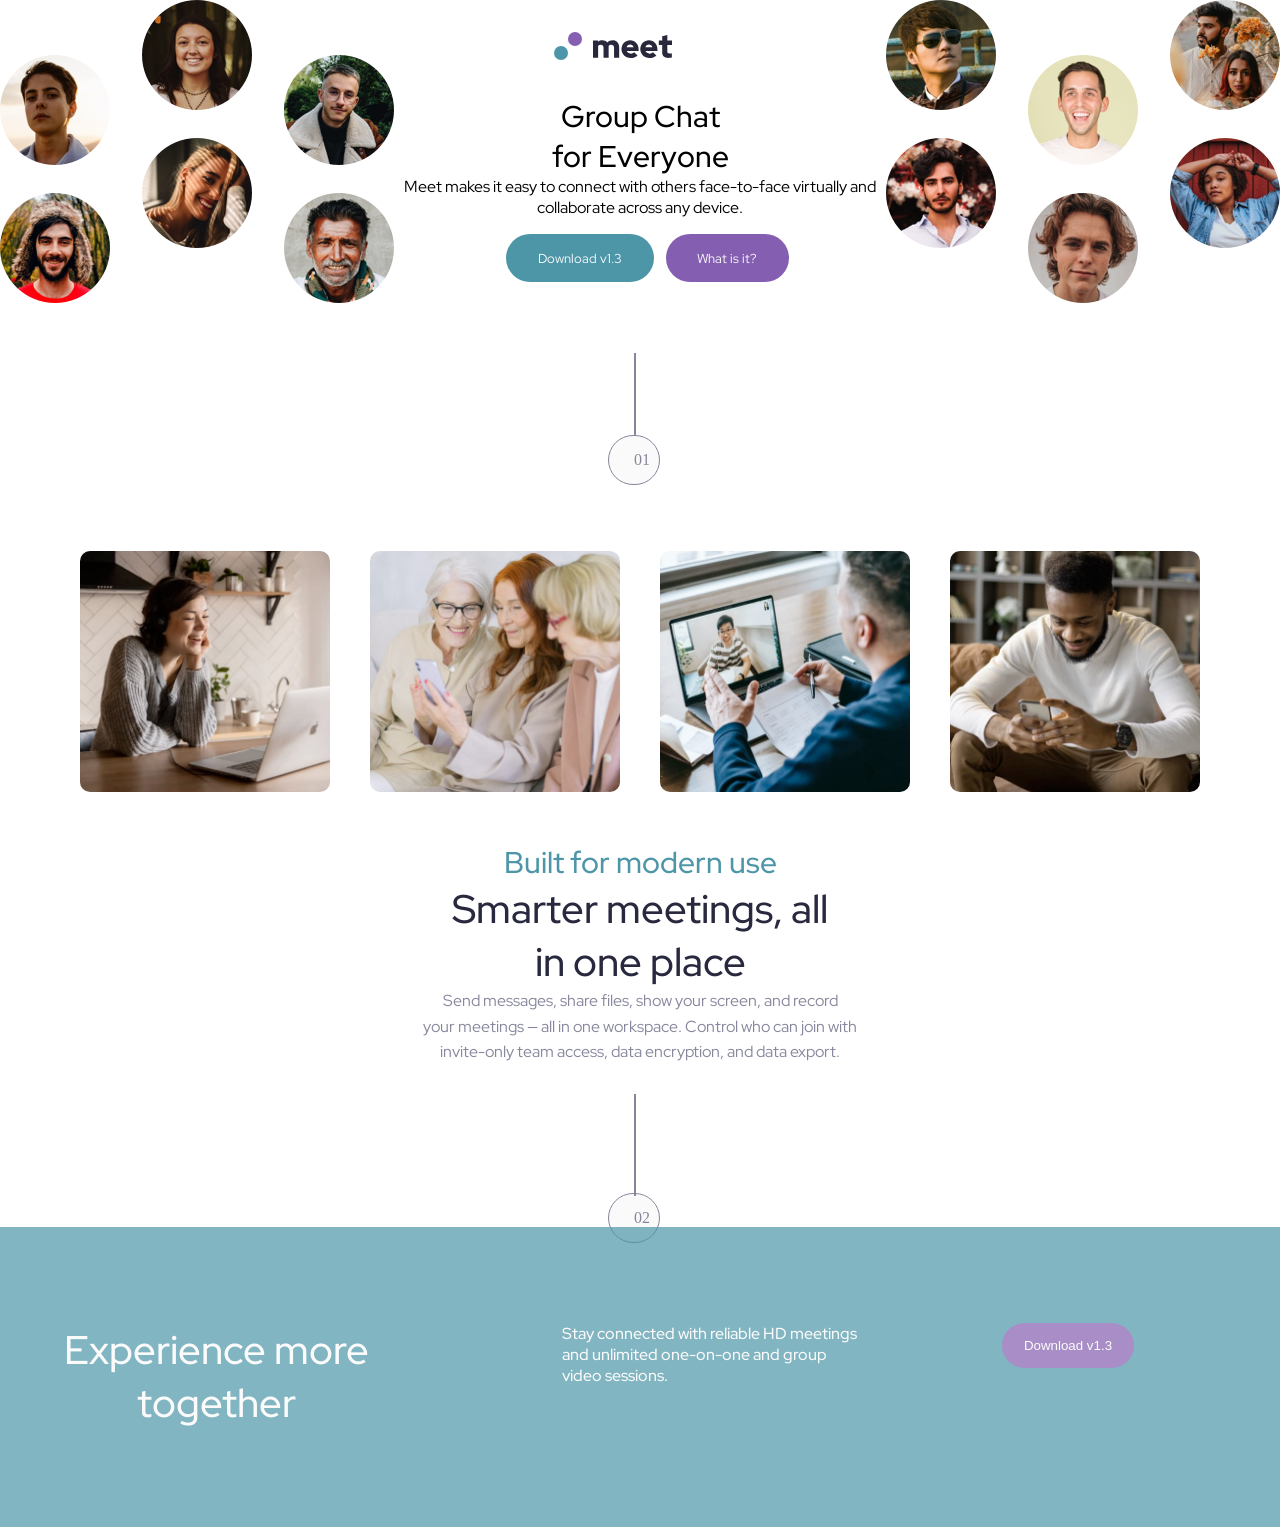
==== meet-landing-page/starter-code/index.html @ 3796602d "Add files via upload" ====
<!DOCTYPE html>
<html lang="en">
<head>
  <meta charset="UTF-8">
  <meta name="viewport" content="width=device-width, initial-scale=1.0">
  <link rel="icon" type="image/png" sizes="32x32" href="./assets/favicon-32x32.png">
  <link rel="stylesheet" href="./main.css">
  <title>Frontend Mentor | Meet landing page</title>
</head>
<body>
  <header>
   <div class="container">
      <div class="row">
        <div>
          <img class="hero-left" src="./assets/desktop/image-hero-left.png" alt="">
        </div>
        <div>
           <img class="logo" src="../starter-code/assets/logo.svg" alt="">
          <h1>
            Group Chat <br> for Everyone
          </h1>
          <p>
          Meet makes it easy to connect with others face-to-face virtually and collaborate across any device.
          </p>
          <button class="btn btn-default-1">
            Download v1.3
          </button>
          <button class="btn btn-default-2">
            What is it?
          </button>
         
        </div>
        <div>
          <img class="hero-right" src="./assets/desktop/image-hero-right.png" alt="">
        </div>

      </div>
      
    </div>
 <div class="circle circle-1">
     <p>01</p>
  </div>
  </header>
  
  
  <div class="container-grid">
    
      <div class="row-grid">
         
        <div>
          <img class="grid-img" src="./assets/desktop/image-woman-in-videocall.jpg" alt="women-in-voicecall">
        </div>
        <div>
          <img class="grid-img" src="./assets/desktop/image-women-videochatting.jpg" alt="women-videochatting">
        </div>
        <div>
          <img class="grid-img" src="./assets/desktop/image-men-in-meeting.jpg" alt="men-in-meeting">
        </div>
        <div>
          <img class="grid-img" src="./assets/desktop/image-man-texting.jpg" alt="man-texting">
        </div>
      </div>

      <div class="modern-container">
        <h3>
          Built for modern use
        </h3>
        <h2>
          Smarter meetings, all <br> in one place
        </h2>
        <p>
          Send messages, share files, show your screen, and record <br> your meetings — all in one 
          workspace. Control who can join with <br> invite-only team access, data encryption, and data export.
        </p>
      </div>
    </div>

<div class="circle circle-2">
      <p>02</p>
</div>
   <footer>
     
     <div class="footer-container">
      <div class="footer-row">
         
       <div>
         <h2>
          Experience more <br> together
         </h2>
       </div>
       
       <div>
         
        <p>
          Stay connected with reliable HD meetings <br> and unlimited one-on-one and group <br> video sessions.
        </p>
       </div>
       <div>
        <button class="btn btn-default-footer">
          Download v1.3
        </button>
       </div>
      </div>
     </div>
   </footer>
</body>
</html>
---- meet-landing-page/starter-code/main.css ----
@import url('https://fonts.googleapis.com/css2?family=Red+Hat+Display:wght@400;500&display=swap');


* {
    box-sizing: border-box;
    margin: 0;
    padding: 0;
}

:root {
    --hippie-blue: hsl(192, 37%, 48%);
    --deluge: hsl(268, 34%, 53%);
    --ebony-clay: hsl(240, 21%, 20%);
    --manatee: hsl(240, 10%, 57%);
    --malibu: hsl(192, 90%, 77%);
    --mauve: hsl(268, 100%, 86%);
    --alabaster: hsl(0, 0%, 98%);
    --red-hat-font: 'Red Hat Display', sans-serif;
}

/* button styles (all sections)*/

.btn {
    border: none;
    padding: 15px;
    border-radius: 50px;
    cursor: pointer;
}
.btn-default-1 {
    background-color: var(--hippie-blue);
    color: var(--alabaster);
    font-family: var(--red-hat-font);
    margin: 1rem 0 0 7rem;
    width: 30%;
}

.btn-default-1:hover {
    background-color: var(--malibu);
}

.btn-default-2 {
    background-color: var(--deluge);
    color: var(--alabaster);
    font-family: var(--red-hat-font);
    margin: 1rem 0 0 0.5rem;
    width: 25%;
}

.btn-default-2:hover {
    background-color: var(--mauve);
}

/* headings color */
h3 {
    color: var(--hippie-blue);
    font-family: var(--red-hat-font);
    font-weight: 400;
    font-size: 30px;
    text-align: center;
}

h2 {
    color: var(--ebony-clay);
    font-family: var(--red-hat-font);
    font-weight: 500;
    font-size: 40px;
    text-align: center;
}

.logo {
    margin: 2rem 0 2rem 10rem;
}

.container {
    display: flex;
    flex-direction: row;
    justify-content: space-around;
}

.container h1 {
    text-align: center;
    font-family: var(--red-hat-font);
    font-weight: 500;
    font-size: 30px;
}

.container p {
    text-align: center;
    font-family: var(--red-hat-font);
}

.row {
    display: flex;
    flex-direction: row;
    justify-content: space-between;
}

.container-grid {
    padding-top: 4rem;
}

.grid-img {
    margin: auto;
    width: 250px;
    height: 100%;
    border-radius: 10px;
}

/* number circles */
.circle {
    border: 1px solid var(--manatee);
    border-radius: 100px;
    color: var(--manatee);
    width: 20px;
    padding: 15px 25px;
    text-align: center;
    background-color: var(--alabaster);
    margin: 0 0 0 38rem;
}

.circle-1 {
    margin: 8rem 0 -3rem 38rem;
}

.circle-1::before {
    content: "";
    position: absolute;
    border: 1px solid var(--manatee);
    height: 80px;
    top: 225px;
    margin-top: 8rem;
}

.circle-2 {
    position: relative;
    margin: 8rem 0 -11rem 38rem;
}

.cirlce-2 p {
    text-align: center;
    margin-left: -3rem;
}

.circle-2::before {
    content: "";
    position: absolute;
    border: 1px solid var(--manatee);
    height: 100px;
    top: -100px;
}

.row-grid {
    display: flex;
    flex-direction: row;
    justify-content: space-evenly;
    margin: 50px 40px;
}

.modern-container {
    display: flex;
    flex-direction: column;
    justify-content: center;
    align-items: center;
}

.modern-container h2 {
    font-family: var(--red-hat-font);
    font-weight: 500;
}

.modern-container h3 {
    font-family: var(--red-hat-font);
    font-weight: 500;
}

.modern-container p {
    color: var(--manatee);
    font-family: var(--red-hat-font);
    text-align: center;
    line-height: 1.6em;
}


footer {
    background-image: url('/starter-code/assets/desktop/image-footer.jpg');
    background-size: cover;
    background-repeat: no-repeat;
    position: relative;
    height: 300px;
    margin-top: 10rem;
}

.footer-container {
    height: 100%;
    width: 100%;
    flex-direction: row;
    justify-content: space-between;
    content: " ";
    top: 0;
    z-index: 0;
    position: absolute;
    opacity: 0.7;
    background-color: var(--hippie-blue);
}

.btn-default-footer {
    background-color: var(--deluge);
    color: var(--alabaster);
    margin: 6rem 6rem 0 -3rem;
    width: 80%;
}

.btn-default-footer:hover {
    background-color: var(--mauve);
}

footer h2 {
    color: var(--alabaster);
    font-family: var(--red-hat-font);
    font-weight: 500;
    margin: 6rem 4rem 0 0;
}

footer p {
    color: var(--alabaster);
    font-family: var(--red-hat-font);
    font-weight: 500;
    margin: 6rem 4rem 0 0;
}

.footer-row {
    display: flex;
    flex-direction: row;
    justify-content: space-around;
}

@media (max-width: 900px) {

header h1 {
    margin: 18rem 0 0 0;
}

.btn-default-1 {
        width: 85%;
        margin: 1rem 0 0 -0.1rem;
}

.btn-default-2 {
         width: 80%;
         margin: 1rem 0 0 -0.1rem;
    }


.circle {
        margin: 6rem 0 0 24rem;
    }

.circle-2 {
    margin: 29rem 0 -11rem 22rem;
    position: relative;
}

.circle-1::before {
    content: "";
    position: absolute;
    border: 1px solid var(--manatee);
    height: 70px;
    top: 225px;
    margin-top: 28rem;
}

.logo {
        margin: 1rem 4rem 0 0;
    }

.grid-img {
    margin: 0 0.50rem 0 1rem;
    width: 200px;
    height: 100%;
    border-radius: 10px;
}

    footer {
        background-image: url('/starter-code/assets/tablet/image-footer.jpg');
        background-repeat: no-repeat;
        height: 500px;
    }

    .footer-container {
        display: flex;
        flex-direction: column;
        justify-content: center;
        align-items: center;
    }

    .footer-row {
        display: flex;
        flex-direction: column;
        justify-content: center;
    }

    footer h2 {
        font-family: var(--red-hat-font);
        margin-top: -1rem;
        margin-bottom: 1rem;
    }

    footer p {
        text-align: center;
        font-family: var(--red-hat-font);
        margin-top: -1px;
    }

    .btn-default-footer {
        margin: 2rem 0 0 4rem;
        width: 50%;
    }
}

@media (max-width: 500px) {
    .logo {
        margin: 0 0 0 11rem;
    }

header h1 {
    margin-top: 18rem;
    margin-left: 7.5rem;
    text-align: center;
}

header p {
    margin-top: 2rem;
    margin-left: 7.5rem;
}

.hero-right {
    margin: 3rem 18rem 0 -4rem;
    height: 200px;
}

.hero-left {
    margin: 2rem -9.5rem 0 16rem;
    height: 200px;
}

.circle {
    margin: 24rem 0 0 13rem;
}

.circle-1 {
    margin: 20rem 0 0 14.5rem;
    height: 52px;
}

.circle-1 p {
    margin-left: -0.4rem;
    margin-top: 0.1rem;
}

.circle-2 {
    margin: 29rem 0 -11rem 13rem;
    position: relative;
}

.circle-1::before {
    content: "";
    position: absolute;
    border: 1px solid var(--manatee);
    height: 70px;
    top: 225px;
    margin-top: 50.5rem;
}

.logo {
    margin: 0 0 0 6rem;
}


.btn-default-1 {
    width: 70%;
    margin: 2rem 0 0 6rem;
}

.btn-default-2 {
    width: 60%;
    margin: 1rem 0 0 6.5rem;
}

.row-grid {
    display: grid;
    grid-template-columns: repeat(2, 1fr);
}

    .row-grid > div {
        margin: 30px 0 0 20px;
    }

    footer {
        background-image: url('/starter-code/assets/mobile/image-footer.jpg');
        background-repeat: no-repeat;
    }

    footer h2 {
        text-align: center;
        font-family: var(--red-hat-font);
    }

    footer p {
        text-align: center;
        font-family: var(--red-hat-font);
    }
}
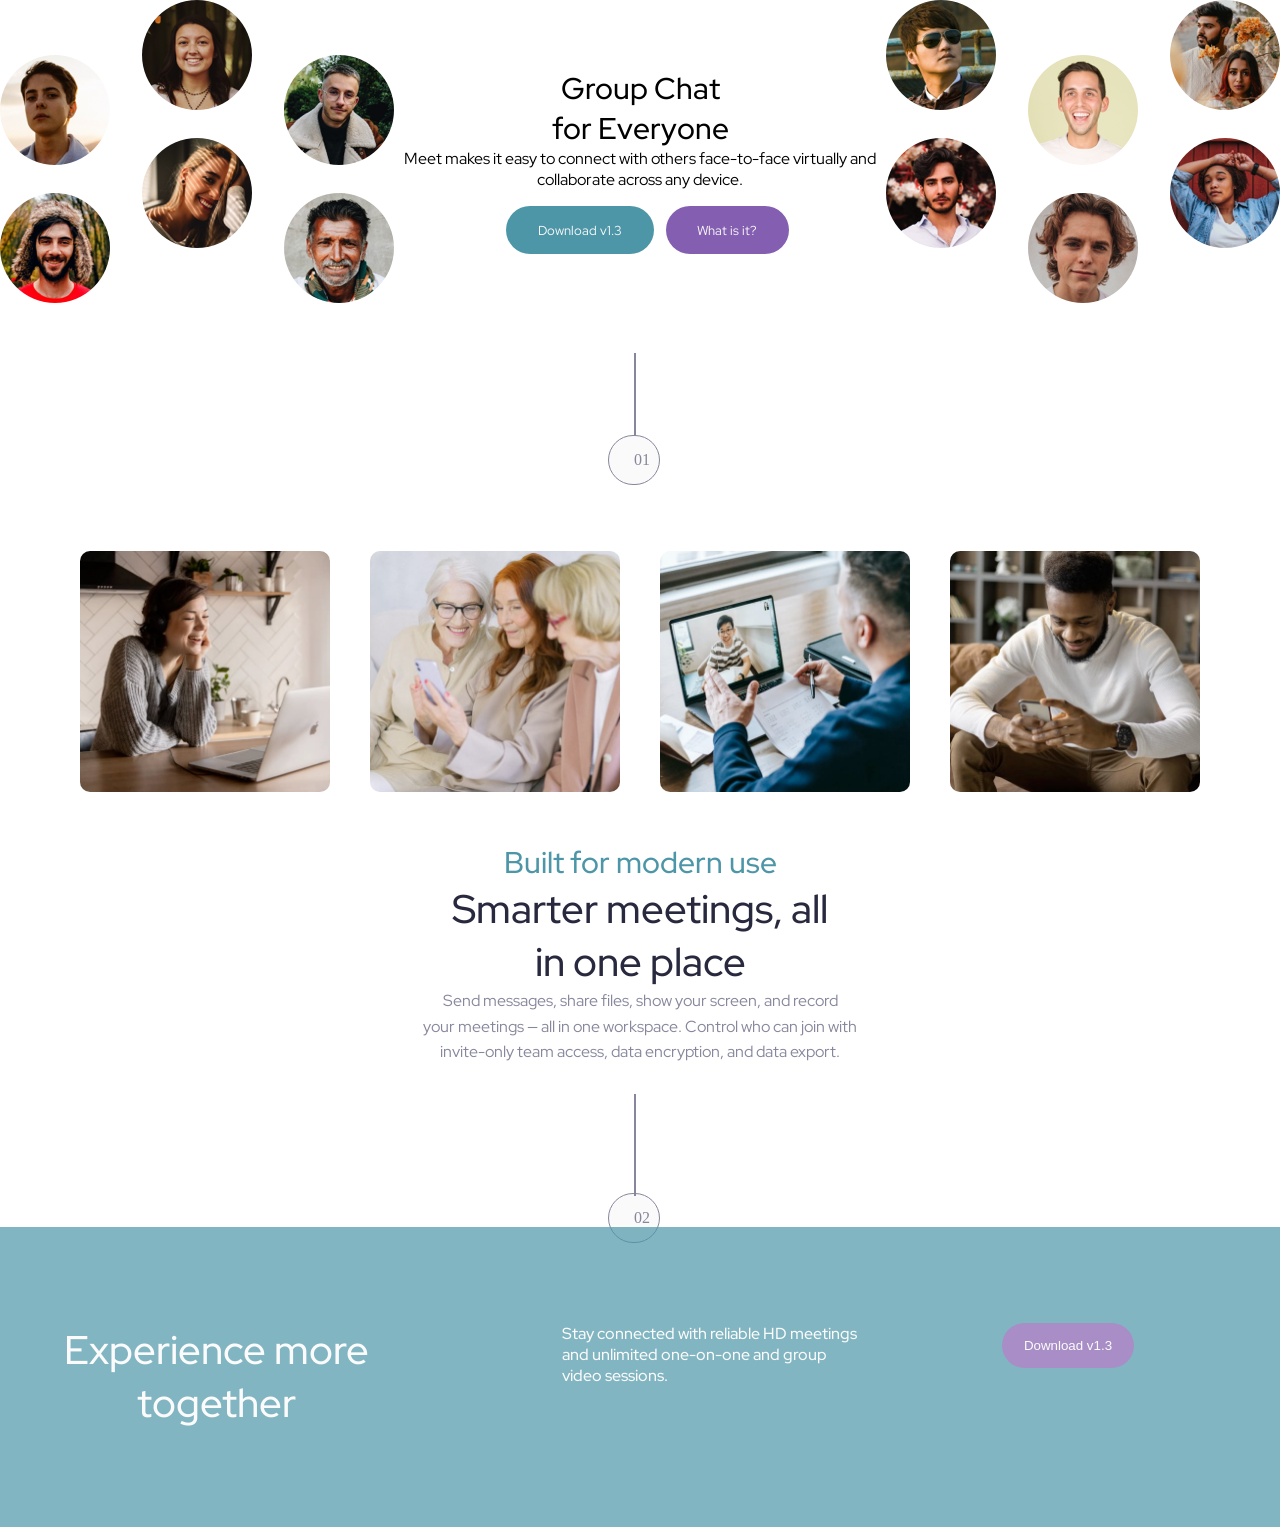
==== commit d6e7aee6: "Update index.html" ====
--- a/meet-landing-page/starter-code/index.html
+++ b/meet-landing-page/starter-code/index.html
@@ -15,7 +15,7 @@
           <img class="hero-left" src="./assets/desktop/image-hero-left.png" alt="">
         </div>
         <div>
-           <img class="logo" src="../starter-code/assets/logo.svg" alt="">
+           <img class="logo" src="/starter-code/assets/logo.svg" alt="">
           <h1>
             Group Chat <br> for Everyone
           </h1>
@@ -104,4 +104,4 @@
      </div>
    </footer>
 </body>
-</html>+</html>
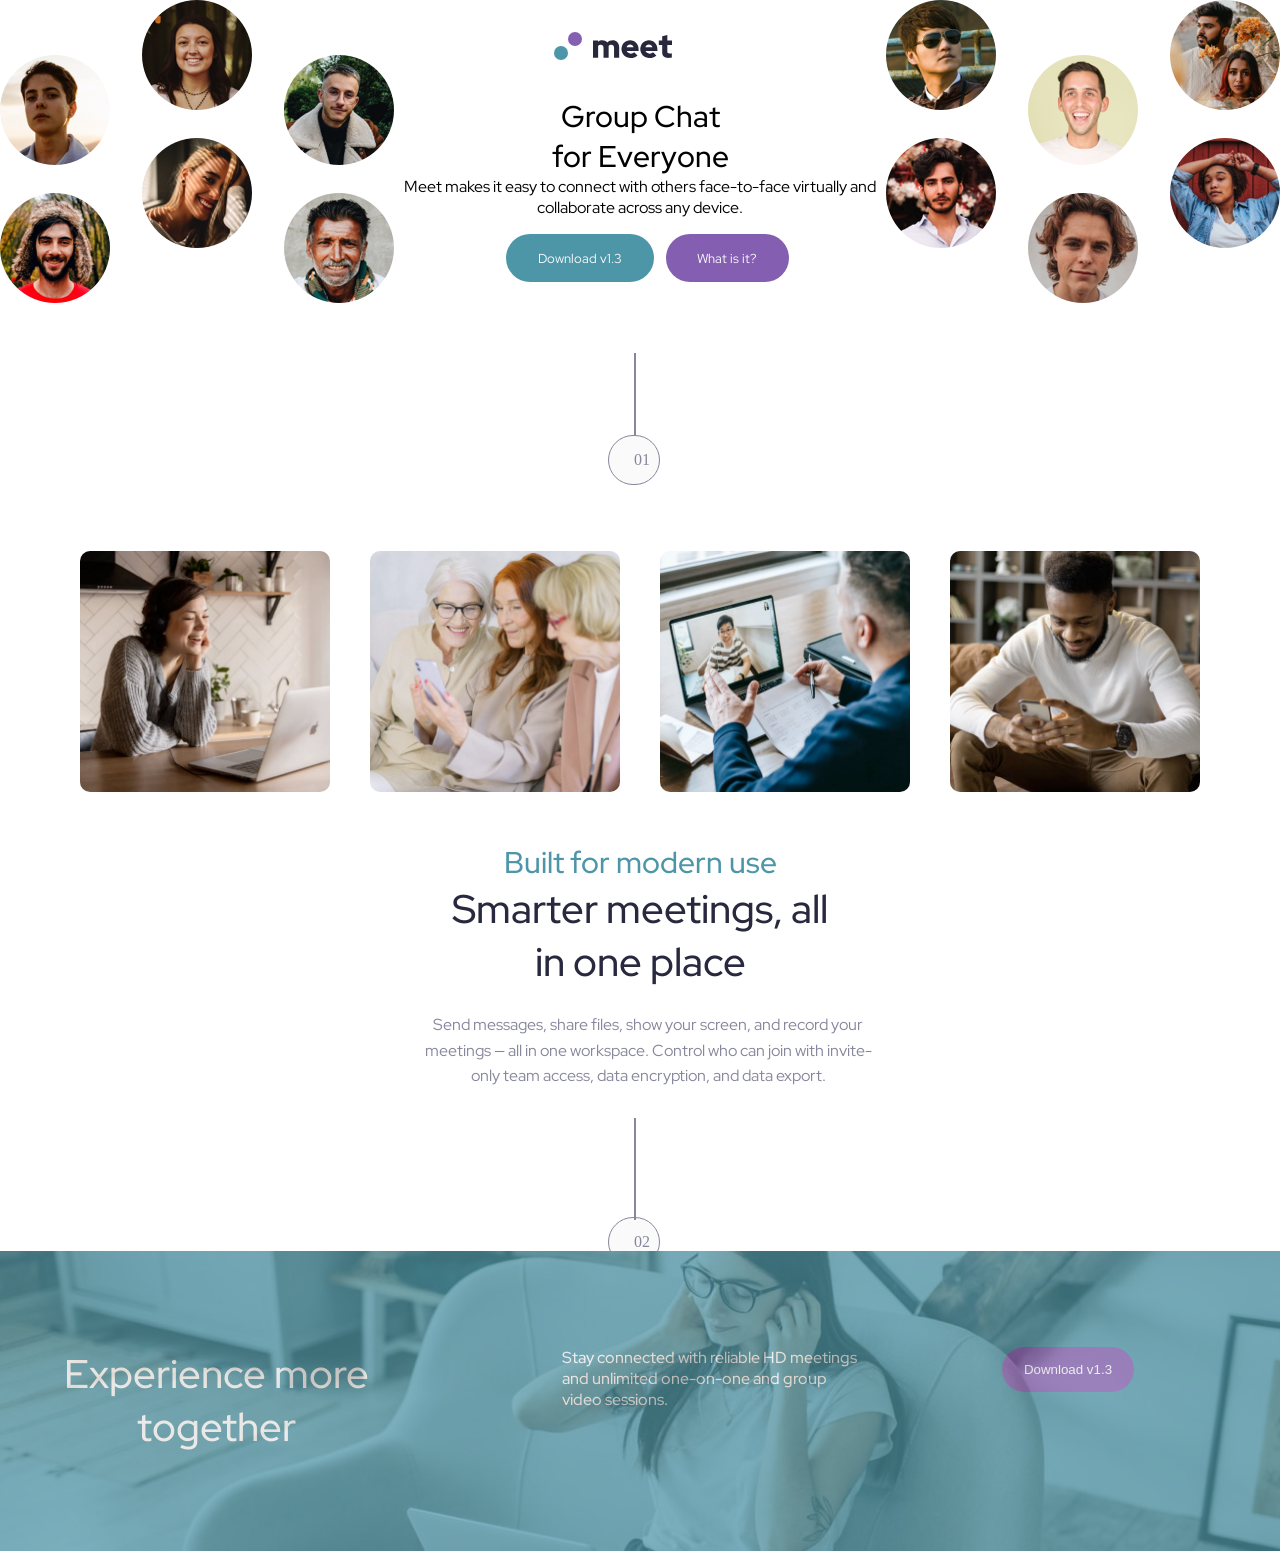
==== commit b291a62a: "Add files via upload" ====
--- a/meet-landing-page/starter-code/index.html
+++ b/meet-landing-page/starter-code/index.html
@@ -1,66 +1,83 @@
 <!DOCTYPE html>
 <html lang="en">
-<head>
-  <meta charset="UTF-8">
-  <meta name="viewport" content="width=device-width, initial-scale=1.0">
-  <link rel="icon" type="image/png" sizes="32x32" href="./assets/favicon-32x32.png">
-  <link rel="stylesheet" href="./main.css">
-  <title>Frontend Mentor | Meet landing page</title>
-</head>
-<body>
-  <header>
-   <div class="container">
-      <div class="row">
-        <div>
-          <img class="hero-left" src="./assets/desktop/image-hero-left.png" alt="">
+  <head>
+    <meta charset="UTF-8">
+    <meta name="viewport" content="width=device-width, initial-scale=1.0">
+    <link rel="icon" type="image/png" sizes="32x32" href="./assets/favicon-32x32.png">
+    <link rel="stylesheet" href="./main.css">
+    <title>Frontend Mentor | Meet landing page</title>
+  </head>
+  <body>
+    <!-- ============ start header ============== -->
+    <header>
+      <!-- start container -->
+      <div class="container">
+        <!-- start row -->
+        <div class="row">
+          <!-- hero left box -->
+          <div>
+            <img class="hero-left" src="assets/desktop/image-hero-left.png" alt="hero loeft">
+          </div>
+          <!-- hero left box -->
+          <!-- logo and heading -->
+          <div>
+            <img class="logo" src="assets/logo.svg" alt="logo">
+            <h1>
+              Group Chat <br> for Everyone
+            </h1>
+            <p>
+              Meet makes it easy to connect with others face-to-face virtually and collaborate across any device.
+            </p>
+            <button class="btn btn-default-1">
+              Download v1.3
+            </button>
+            <button class="btn btn-default-2">
+              What is it?
+            </button>
+
+          </div>
+          <!-- logo and heading -->
+          <!-- start right box -->
+          <div>
+            <img class="hero-right" src="assets/desktop/image-hero-right.png" alt="hero right">
+          </div>
+          <!-- end right box -->
         </div>
-        <div>
-           <img class="logo" src="/starter-code/assets/logo.svg" alt="">
-          <h1>
-            Group Chat <br> for Everyone
-          </h1>
-          <p>
-          Meet makes it easy to connect with others face-to-face virtually and collaborate across any device.
-          </p>
-          <button class="btn btn-default-1">
-            Download v1.3
-          </button>
-          <button class="btn btn-default-2">
-            What is it?
-          </button>
-         
-        </div>
-        <div>
-          <img class="hero-right" src="./assets/desktop/image-hero-right.png" alt="">
-        </div>
+        <!-- end row -->
+      </div>
+      <!-- end container -->
+      <div class="circle circle-1">
+        <p>01</p>
+      </div>
+    </header>
+    <!-- ============ end header ============== -->
 
-      </div>
-      
-    </div>
- <div class="circle circle-1">
-     <p>01</p>
-  </div>
-  </header>
-  
-  
-  <div class="container-grid">
-    
+    <!-- ============ start grid section ============== -->
+    <div class="container-grid">
+      <!-- start row grid -->
       <div class="row-grid">
-         
+        <!-- box 1 -->
         <div>
           <img class="grid-img" src="./assets/desktop/image-woman-in-videocall.jpg" alt="women-in-voicecall">
         </div>
+        <!-- box 1 -->
+        <!-- box 2 -->
         <div>
           <img class="grid-img" src="./assets/desktop/image-women-videochatting.jpg" alt="women-videochatting">
         </div>
+        <!-- box 2 -->
+        <!-- box 3 -->
         <div>
           <img class="grid-img" src="./assets/desktop/image-men-in-meeting.jpg" alt="men-in-meeting">
         </div>
+        <!-- box 3 -->
+        <!-- box 4 -->
         <div>
           <img class="grid-img" src="./assets/desktop/image-man-texting.jpg" alt="man-texting">
         </div>
+        <!-- box 4 -->
       </div>
-
+      <!-- ============ start modern section ============== -->
       <div class="modern-container">
         <h3>
           Built for modern use
@@ -69,39 +86,48 @@
           Smarter meetings, all <br> in one place
         </h2>
         <p>
-          Send messages, share files, show your screen, and record <br> your meetings — all in one 
-          workspace. Control who can join with <br> invite-only team access, data encryption, and data export.
+          Send messages, share files, show your screen, and record your meetings — all in one
+          workspace. Control who can join with invite-only team access, data encryption, and data export.
         </p>
       </div>
+      <!-- ============ end modern section ============== -->
     </div>
-
-<div class="circle circle-2">
+<!-- ============ end grid section ============== -->
+    <div class="circle circle-2">
       <p>02</p>
-</div>
-   <footer>
-     
-     <div class="footer-container">
-      <div class="footer-row">
-         
-       <div>
-         <h2>
-          Experience more <br> together
-         </h2>
-       </div>
-       
-       <div>
-         
-        <p>
-          Stay connected with reliable HD meetings <br> and unlimited one-on-one and group <br> video sessions.
-        </p>
-       </div>
-       <div>
-        <button class="btn btn-default-footer">
-          Download v1.3
-        </button>
-       </div>
+    </div>
+    <!-- ============ start footer ============== -->
+    <footer>
+      <!-- start container footer -->
+      <div class="footer-container">
+        <!-- start row footer -->
+        <div class="footer-row">
+          <!-- footer left box -->
+          <div>
+            <h2>
+              Experience more <br> together
+            </h2>
+          </div>
+          <!--/ footer left box -->
+          <!-- footer box center -->
+          <div>
+            <p>
+              Stay connected with reliable HD meetings <br> and unlimited one-on-one and group <br> video sessions.
+            </p>
+          </div>
+          <!--/ footer box center -->
+          <!-- footer box right -->
+          <div>
+            <button class="btn btn-default-footer">
+              Download v1.3
+            </button>
+          </div>
+          <!--/ footer box right -->
+        </div>
+        <!-- start row footer -->
       </div>
-     </div>
-   </footer>
-</body>
+      <!-- end container footer -->
+    </footer>
+    <!-- ============ end footer ============== -->
+  </body>
 </html>
--- a/meet-landing-page/starter-code/main.css
+++ b/meet-landing-page/starter-code/main.css
@@ -26,6 +26,7 @@
     border-radius: 50px;
     cursor: pointer;
 }
+
 .btn-default-1 {
     background-color: var(--hippie-blue);
     color: var(--alabaster);
@@ -178,11 +179,14 @@
     font-family: var(--red-hat-font);
     text-align: center;
     line-height: 1.6em;
+    margin: 24px 31rem 0 20rem;
+    position: relative;
+    left: 6rem;
 }
 
 
 footer {
-    background-image: url('/starter-code/assets/desktop/image-footer.jpg');
+    background-image: url('assets/desktop/image-footer.jpg');
     background-size: cover;
     background-repeat: no-repeat;
     position: relative;
@@ -234,54 +238,58 @@
     justify-content: space-around;
 }
 
-@media (max-width: 900px) {
-
-header h1 {
-    margin: 18rem 0 0 0;
-}
-
-.btn-default-1 {
+@media (max-width: 1023px) {
+    body {
+        overflow-y: scroll;
+        overflow-x: hidden;
+    }
+
+    header h1 {
+        margin: 18rem 0 0 0;
+    }
+
+    .btn-default-1 {
         width: 85%;
         margin: 1rem 0 0 -0.1rem;
-}
-
-.btn-default-2 {
-         width: 80%;
-         margin: 1rem 0 0 -0.1rem;
-    }
-
-
-.circle {
+    }
+
+    .btn-default-2 {
+        width: 80%;
+        margin: 1rem 0 0 -0.1rem;
+    }
+
+
+    .circle {
         margin: 6rem 0 0 24rem;
     }
 
-.circle-2 {
-    margin: 29rem 0 -11rem 22rem;
-    position: relative;
-}
-
-.circle-1::before {
-    content: "";
-    position: absolute;
-    border: 1px solid var(--manatee);
-    height: 70px;
-    top: 225px;
-    margin-top: 28rem;
-}
-
-.logo {
+    .circle-2 {
+        margin: 29rem 0 -11rem 22rem;
+        position: relative;
+    }
+
+    .circle-1::before {
+        content: "";
+        position: absolute;
+        border: 1px solid var(--manatee);
+        height: 70px;
+        top: 225px;
+        margin-top: 28rem;
+    }
+
+    .logo {
         margin: 1rem 4rem 0 0;
     }
 
-.grid-img {
-    margin: 0 0.50rem 0 1rem;
-    width: 200px;
-    height: 100%;
-    border-radius: 10px;
-}
+    .grid-img {
+        margin: 0 0.50rem 0 1rem;
+        width: 200px;
+        height: 100%;
+        border-radius: 10px;
+    }
 
     footer {
-        background-image: url('/starter-code/assets/tablet/image-footer.jpg');
+        background-image: url('assets/tablet/image-footer.jpg');
         background-repeat: no-repeat;
         height: 500px;
     }
@@ -317,86 +325,97 @@
     }
 }
 
-@media (max-width: 500px) {
+@media (max-width: 768px) {
+    body {
+        overflow-y: scroll;
+        overflow-x: hidden;
+    }
+
     .logo {
         margin: 0 0 0 11rem;
     }
 
-header h1 {
-    margin-top: 18rem;
-    margin-left: 7.5rem;
-    text-align: center;
-}
-
-header p {
-    margin-top: 2rem;
-    margin-left: 7.5rem;
-}
-
-.hero-right {
-    margin: 3rem 18rem 0 -4rem;
-    height: 200px;
-}
-
-.hero-left {
-    margin: 2rem -9.5rem 0 16rem;
-    height: 200px;
-}
-
-.circle {
-    margin: 24rem 0 0 13rem;
-}
-
-.circle-1 {
-    margin: 20rem 0 0 14.5rem;
-    height: 52px;
-}
-
-.circle-1 p {
-    margin-left: -0.4rem;
-    margin-top: 0.1rem;
-}
-
-.circle-2 {
-    margin: 29rem 0 -11rem 13rem;
-    position: relative;
-}
-
-.circle-1::before {
-    content: "";
-    position: absolute;
-    border: 1px solid var(--manatee);
-    height: 70px;
-    top: 225px;
-    margin-top: 50.5rem;
-}
-
-.logo {
-    margin: 0 0 0 6rem;
-}
-
-
-.btn-default-1 {
-    width: 70%;
-    margin: 2rem 0 0 6rem;
-}
-
-.btn-default-2 {
-    width: 60%;
-    margin: 1rem 0 0 6.5rem;
-}
-
-.row-grid {
-    display: grid;
-    grid-template-columns: repeat(2, 1fr);
-}
-
-    .row-grid > div {
+    header h1 {
+        margin-top: 18rem;
+        margin-left: 1.5rem;
+        text-align: center;
+        position: relative;
+        left: 3rem;
+    }
+
+    header p {
+        margin-top: 2rem;
+        margin-left: 0.5rem;
+        margin-right: -5rem;
+        text-align: center;
+        position: relative;
+        right: -1rem;
+    }
+
+    .hero-right {
+        margin: 3rem 18rem 0 -4rem;
+        height: 200px;
+    }
+
+    .hero-left {
+        margin: 2rem -8.5rem 0 16rem;
+        height: 200px;
+    }
+
+    .circle {
+        margin: 24rem 0 0 13rem;
+    }
+
+    .circle-1 {
+        margin: 20rem 0 0 14.5rem;
+        height: 52px;
+    }
+
+    .circle-1 p {
+        margin-left: -0.4rem;
+        margin-top: 0.1rem;
+    }
+
+    .circle-2 {
+        margin: 29rem 0 -11rem 13rem;
+        position: relative;
+    }
+
+    .circle-1::before {
+        content: "";
+        position: absolute;
+        border: 1px solid var(--manatee);
+        height: 70px;
+        top: 225px;
+        margin-top: 50.5rem;
+    }
+
+    .logo {
+        margin: 0 0 0 6rem;
+    }
+
+
+    .btn-default-1 {
+        width: 70%;
+        margin: 2rem 0 0 6rem;
+    }
+
+    .btn-default-2 {
+        width: 60%;
+        margin: 1rem 0 0 6.5rem;
+    }
+
+    .row-grid {
+        display: grid;
+        grid-template-columns: repeat(2, 1fr);
+    }
+
+    .row-grid>div {
         margin: 30px 0 0 20px;
     }
 
     footer {
-        background-image: url('/starter-code/assets/mobile/image-footer.jpg');
+        background-image: url('assets/mobile/image-footer.jpg');
         background-repeat: no-repeat;
     }
 
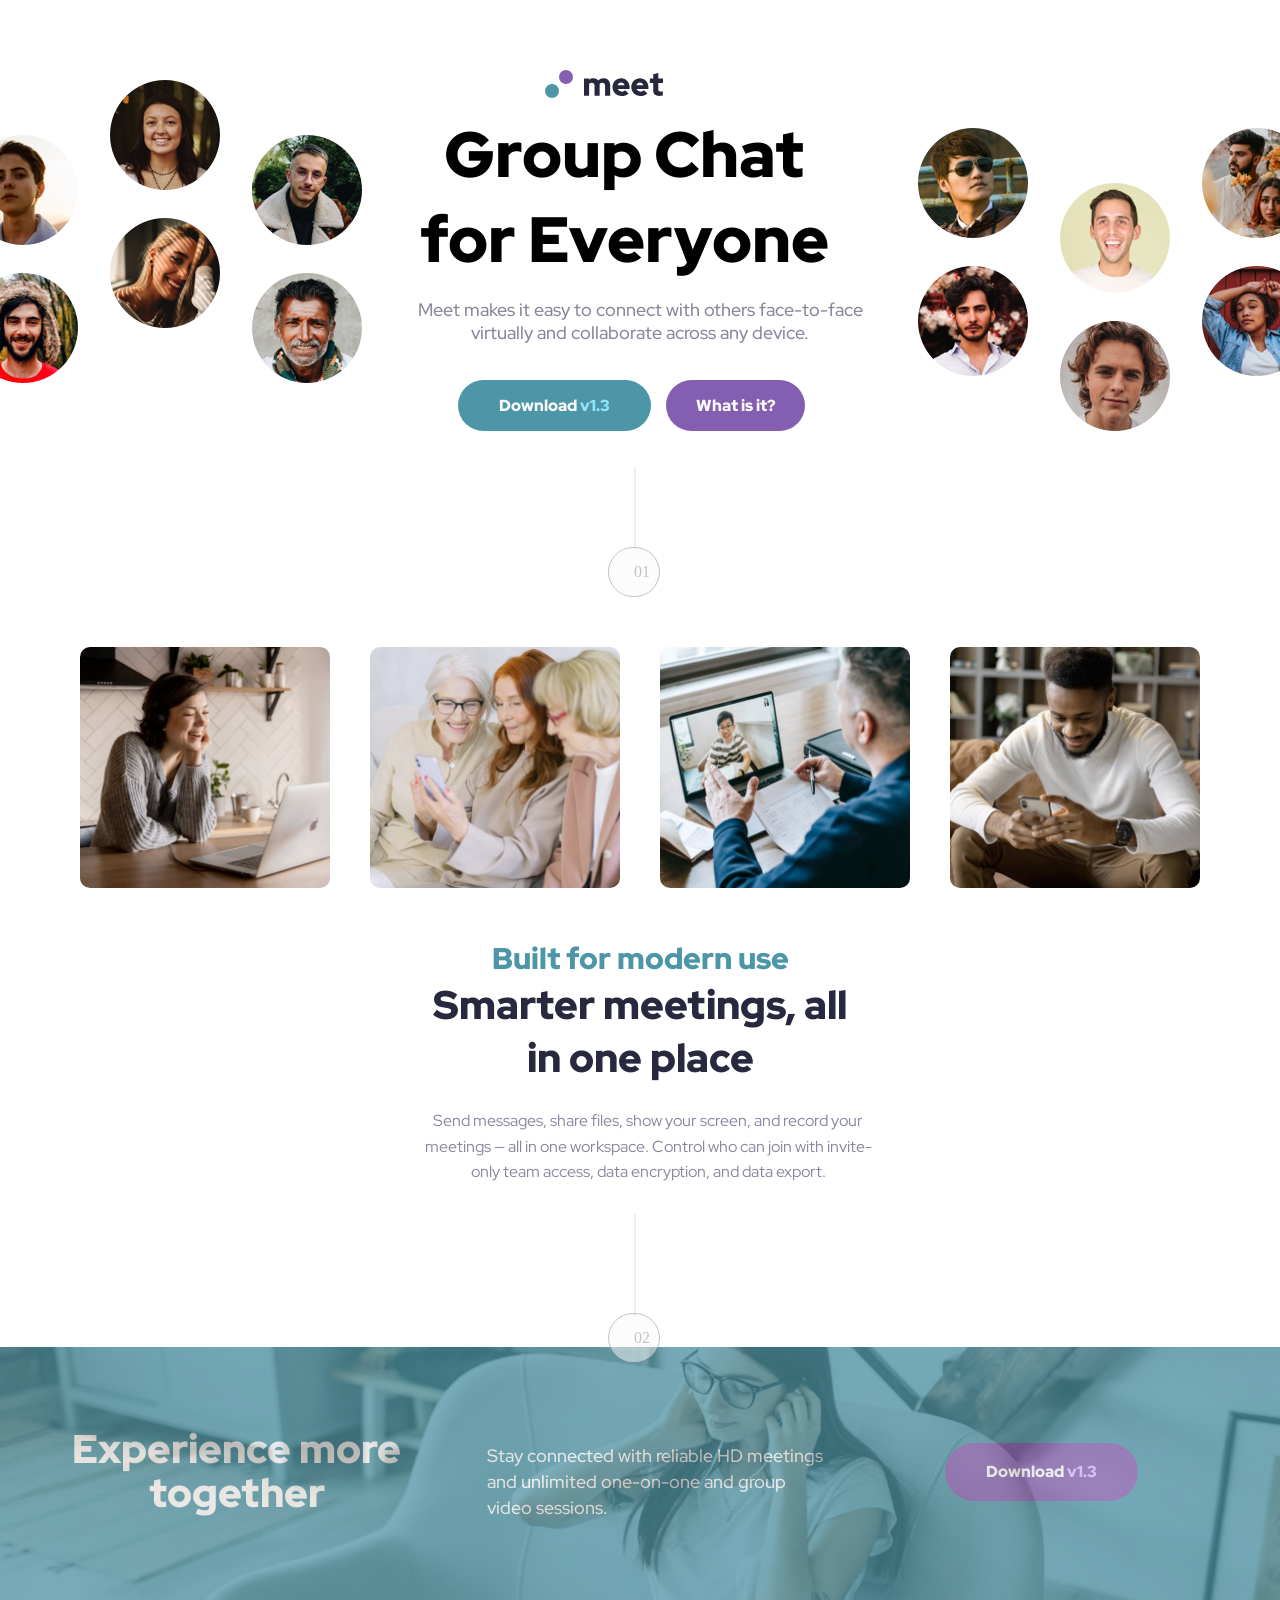
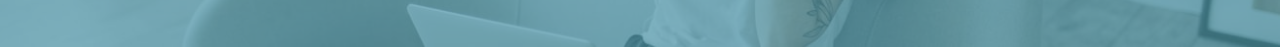
==== commit 78f37740: "Add files via upload" ====
--- a/meet-landing-page/starter-code/index.html
+++ b/meet-landing-page/starter-code/index.html
@@ -23,13 +23,13 @@
           <div>
             <img class="logo" src="assets/logo.svg" alt="logo">
             <h1>
-              Group Chat <br> for Everyone
+              Group Chat for Everyone
             </h1>
             <p>
               Meet makes it easy to connect with others face-to-face virtually and collaborate across any device.
             </p>
             <button class="btn btn-default-1">
-              Download v1.3
+              Download <span class="d__span-1">v1.3</span>
             </button>
             <button class="btn btn-default-2">
               What is it?
@@ -46,14 +46,15 @@
         <!-- end row -->
       </div>
       <!-- end container -->
-      <div class="circle circle-1">
-        <p>01</p>
-      </div>
+      
     </header>
     <!-- ============ end header ============== -->
 
     <!-- ============ start grid section ============== -->
     <div class="container-grid">
+      <div class="circle circle-1">
+        01
+      </div>
       <!-- start row grid -->
       <div class="row-grid">
         <!-- box 1 -->
@@ -94,7 +95,7 @@
     </div>
 <!-- ============ end grid section ============== -->
     <div class="circle circle-2">
-      <p>02</p>
+      02
     </div>
     <!-- ============ start footer ============== -->
     <footer>
@@ -105,7 +106,7 @@
           <!-- footer left box -->
           <div>
             <h2>
-              Experience more <br> together
+              Experience more together
             </h2>
           </div>
           <!--/ footer left box -->
@@ -119,7 +120,7 @@
           <!-- footer box right -->
           <div>
             <button class="btn btn-default-footer">
-              Download v1.3
+              Download <span class="f__span">v1.3</span>
             </button>
           </div>
           <!--/ footer box right -->
--- a/meet-landing-page/starter-code/main.css
+++ b/meet-landing-page/starter-code/main.css
@@ -1,4 +1,4 @@
-@import url('https://fonts.googleapis.com/css2?family=Red+Hat+Display:wght@400;500&display=swap');
+@import url('https://fonts.googleapis.com/css2?family=Red+Hat+Display:wght@500;900&display=swap');
 
 
 * {
@@ -24,15 +24,25 @@
     border: none;
     padding: 15px;
     border-radius: 50px;
+    font-size: 16px;
+    font-family: var(--red-hat-font);
     cursor: pointer;
+    font-weight: 900;
 }
 
 .btn-default-1 {
     background-color: var(--hippie-blue);
     color: var(--alabaster);
-    font-family: var(--red-hat-font);
-    margin: 1rem 0 0 7rem;
-    width: 30%;
+    position: relative;
+    top: 132px;
+    left: 4rem;
+    width: 193px;
+}
+
+.d__span-1 {
+    color: var(--malibu);
+    font-size: 16px;
+    font-weight: 900;
 }
 
 .btn-default-1:hover {
@@ -43,8 +53,10 @@
     background-color: var(--deluge);
     color: var(--alabaster);
     font-family: var(--red-hat-font);
-    margin: 1rem 0 0 0.5rem;
-    width: 25%;
+    width: 139px;
+    position: relative;
+    top: 132px;
+    left: 75px;
 }
 
 .btn-default-2:hover {
@@ -55,7 +67,7 @@
 h3 {
     color: var(--hippie-blue);
     font-family: var(--red-hat-font);
-    font-weight: 400;
+    font-weight: 900;
     font-size: 30px;
     text-align: center;
 }
@@ -69,7 +81,21 @@
 }
 
 .logo {
-    margin: 2rem 0 2rem 10rem;
+    position: relative;
+    top: 70px;
+    left: 151px;
+}
+
+.hero-left {
+    position: relative;
+    top: 5rem;
+    right: 2rem;
+}
+
+.hero-right {
+    position: relative;
+    top: 8rem;
+    left: 2rem;
 }
 
 .container {
@@ -81,13 +107,21 @@
 .container h1 {
     text-align: center;
     font-family: var(--red-hat-font);
+    font-weight: 900;
+    font-size: 64px;
+    margin: 0 3rem 0 1rem;
+    position: relative;
+    top: 5rem;
+}
+
+.container p {
+    color: var(--manatee);
+    text-align: center;
+    font-family: var(--red-hat-font);
     font-weight: 500;
-    font-size: 30px;
-}
-
-.container p {
-    text-align: center;
-    font-family: var(--red-hat-font);
+    font-size: 18px;
+    position: relative;
+    top: 6rem;
 }
 
 .row {
@@ -97,7 +131,7 @@
 }
 
 .container-grid {
-    padding-top: 4rem;
+    padding-top: 15rem;
 }
 
 .grid-img {
@@ -109,7 +143,7 @@
 
 /* number circles */
 .circle {
-    border: 1px solid var(--manatee);
+    border: 1px solid #87879D;
     border-radius: 100px;
     color: var(--manatee);
     width: 20px;
@@ -117,30 +151,40 @@
     text-align: center;
     background-color: var(--alabaster);
     margin: 0 0 0 38rem;
+    opacity: 0.50;
+}
+
+.circle::before {
+    content: "";
+    position: absolute;
+    border: 1px solid #87879D;
+    height: 80px;
+    mix-blend-mode: normal;
+    opacity: 0.25;
 }
 
 .circle-1 {
-    margin: 8rem 0 -3rem 38rem;
+    /* position: relative; */
+    top: 339px;
 }
 
 .circle-1::before {
     content: "";
     position: absolute;
-    border: 1px solid var(--manatee);
+    border: 1px solid #87879D;
     height: 80px;
-    top: 225px;
+    mix-blend-mode: normal;
+    opacity: 0.25;
+    top: 339px;
     margin-top: 8rem;
 }
 
 .circle-2 {
     position: relative;
     margin: 8rem 0 -11rem 38rem;
-}
-
-.cirlce-2 p {
-    text-align: center;
-    margin-left: -3rem;
-}
+    z-index: 3;
+}
+
 
 .circle-2::before {
     content: "";
@@ -166,12 +210,12 @@
 
 .modern-container h2 {
     font-family: var(--red-hat-font);
-    font-weight: 500;
+    font-weight: 900;
 }
 
 .modern-container h3 {
     font-family: var(--red-hat-font);
-    font-weight: 500;
+    font-weight: 900;
 }
 
 .modern-container p {
@@ -211,25 +255,50 @@
     background-color: var(--deluge);
     color: var(--alabaster);
     margin: 6rem 6rem 0 -3rem;
-    width: 80%;
+    width: 193px;
+    height: 58px;
 }
 
 .btn-default-footer:hover {
     background-color: var(--mauve);
 }
 
-footer h2 {
+.footer-container h2 {
     color: var(--alabaster);
     font-family: var(--red-hat-font);
-    font-weight: 500;
-    margin: 6rem 4rem 0 0;
+    font-weight: 900;
+    font-style: normal;
+    font-size: 40px;
+    line-height: 44px;
+    width: 350px;
+    height: 88px;
+    z-index: 5;
+    left: 1rem;
+    top: 5rem;
+    position: relative;
+    /* margin: 0 -4rem 0 -4rem; */
 }
 
 footer p {
     color: var(--alabaster);
     font-family: var(--red-hat-font);
     font-weight: 500;
+    font-style: normal;
+    font-size: 18px;
+    line-height: 26px;
     margin: 6rem 4rem 0 0;
+    width: 350px;
+    height: 78px;
+    position: relative;
+}
+
+footer .f__span {
+    font-family: 'Red Hat Display';
+    font-style: normal;
+    font-weight: 900;
+    font-size: 16px;
+    line-height: 26px;
+    color: #D9B8FF;
 }
 
 .footer-row {
@@ -238,7 +307,7 @@
     justify-content: space-around;
 }
 
-@media (max-width: 1023px) {
+@media (max-width: 960px) {
     body {
         overflow-y: scroll;
         overflow-x: hidden;
@@ -281,6 +350,16 @@
         margin: 1rem 4rem 0 0;
     }
 
+    .modern-container p {
+        color: var(--manatee);
+        font-family: var(--red-hat-font);
+        text-align: center;
+        line-height: 1.6em;
+        margin: 24px 5rem 0 20rem;
+        position: relative;
+        left: -8rem;
+    }
+
     .grid-img {
         margin: 0 0.50rem 0 1rem;
         width: 200px;
@@ -291,7 +370,8 @@
     footer {
         background-image: url('assets/tablet/image-footer.jpg');
         background-repeat: no-repeat;
-        height: 500px;
+        width: 768px;
+        height: 428px;
     }
 
     .footer-container {
@@ -308,9 +388,18 @@
     }
 
     footer h2 {
+        color: var(--alabaster);
         font-family: var(--red-hat-font);
-        margin-top: -1rem;
-        margin-bottom: 1rem;
+        font-weight: 900;
+        font-style: normal;
+        font-size: 40px;
+        line-height: 44px;
+        width: 350px;
+        height: 88px;
+        z-index: 5;
+        left: 1rem;
+        top: 0rem;
+        position: relative;
     }
 
     footer p {
@@ -327,39 +416,46 @@
 
 @media (max-width: 768px) {
     body {
-        overflow-y: scroll;
-        overflow-x: hidden;
+        /* overflow-y: scroll;
+        overflow-x: hidden; */
     }
 
     .logo {
-        margin: 0 0 0 11rem;
-    }
-
-    header h1 {
-        margin-top: 18rem;
-        margin-left: 1.5rem;
-        text-align: center;
-        position: relative;
-        left: 3rem;
-    }
-
-    header p {
+        position: relative;
+        left: 6rem;
+    }
+
+    .container h1 {
+        margin: 18rem 1rem 0 -5rem;
+        text-align: center;
+        position: relative;
+        font-size: 40px;
+        line-height: 44px;
+        left: 6rem;
+    }
+
+    .container p {
         margin-top: 2rem;
         margin-left: 0.5rem;
         margin-right: -5rem;
-        text-align: center;
-        position: relative;
-        right: -1rem;
+        font-size: 16px;
+        text-align: center;
+        position: relative;
+        right: 0rem;
     }
 
     .hero-right {
+        position: relative;
         margin: 3rem 18rem 0 -4rem;
         height: 200px;
     }
 
     .hero-left {
-        margin: 2rem -8.5rem 0 16rem;
+        position: relative;
+        top: 9rem;
+        /* margin: 5rem -8.5rem 0 16rem; */
         height: 200px;
+        left: 16rem;
     }
 
     .circle {
@@ -367,17 +463,18 @@
     }
 
     .circle-1 {
-        margin: 20rem 0 0 14.5rem;
+        margin: 20rem 0 0 13.5rem;
         height: 52px;
     }
 
     .circle-1 p {
-        margin-left: -0.4rem;
+        margin-left: 1rem;
         margin-top: 0.1rem;
+        text-align: center;
     }
 
     .circle-2 {
-        margin: 29rem 0 -11rem 13rem;
+        margin: 9rem 0 -11rem 13rem;
         position: relative;
     }
 
@@ -386,8 +483,8 @@
         position: absolute;
         border: 1px solid var(--manatee);
         height: 70px;
-        top: 225px;
-        margin-top: 50.5rem;
+        top: 228px;
+        margin-top: 43.4rem;
     }
 
     .logo {
@@ -414,18 +511,31 @@
         margin: 30px 0 0 20px;
     }
 
+    .modern-container p {
+        margin: 24px 9rem 0 -2rem;
+        position: relative;
+        left: 6rem
+    }
+
     footer {
         background-image: url('assets/mobile/image-footer.jpg');
         background-repeat: no-repeat;
+        width: 375px;
+        height: 428px;
     }
 
     footer h2 {
         text-align: center;
         font-family: var(--red-hat-font);
+        color: var(--alabaster);
+        position: relative;
+        top: -5rem;
     }
 
     footer p {
         text-align: center;
         font-family: var(--red-hat-font);
+        position: relative;
+        top: 4rem;
     }
 }
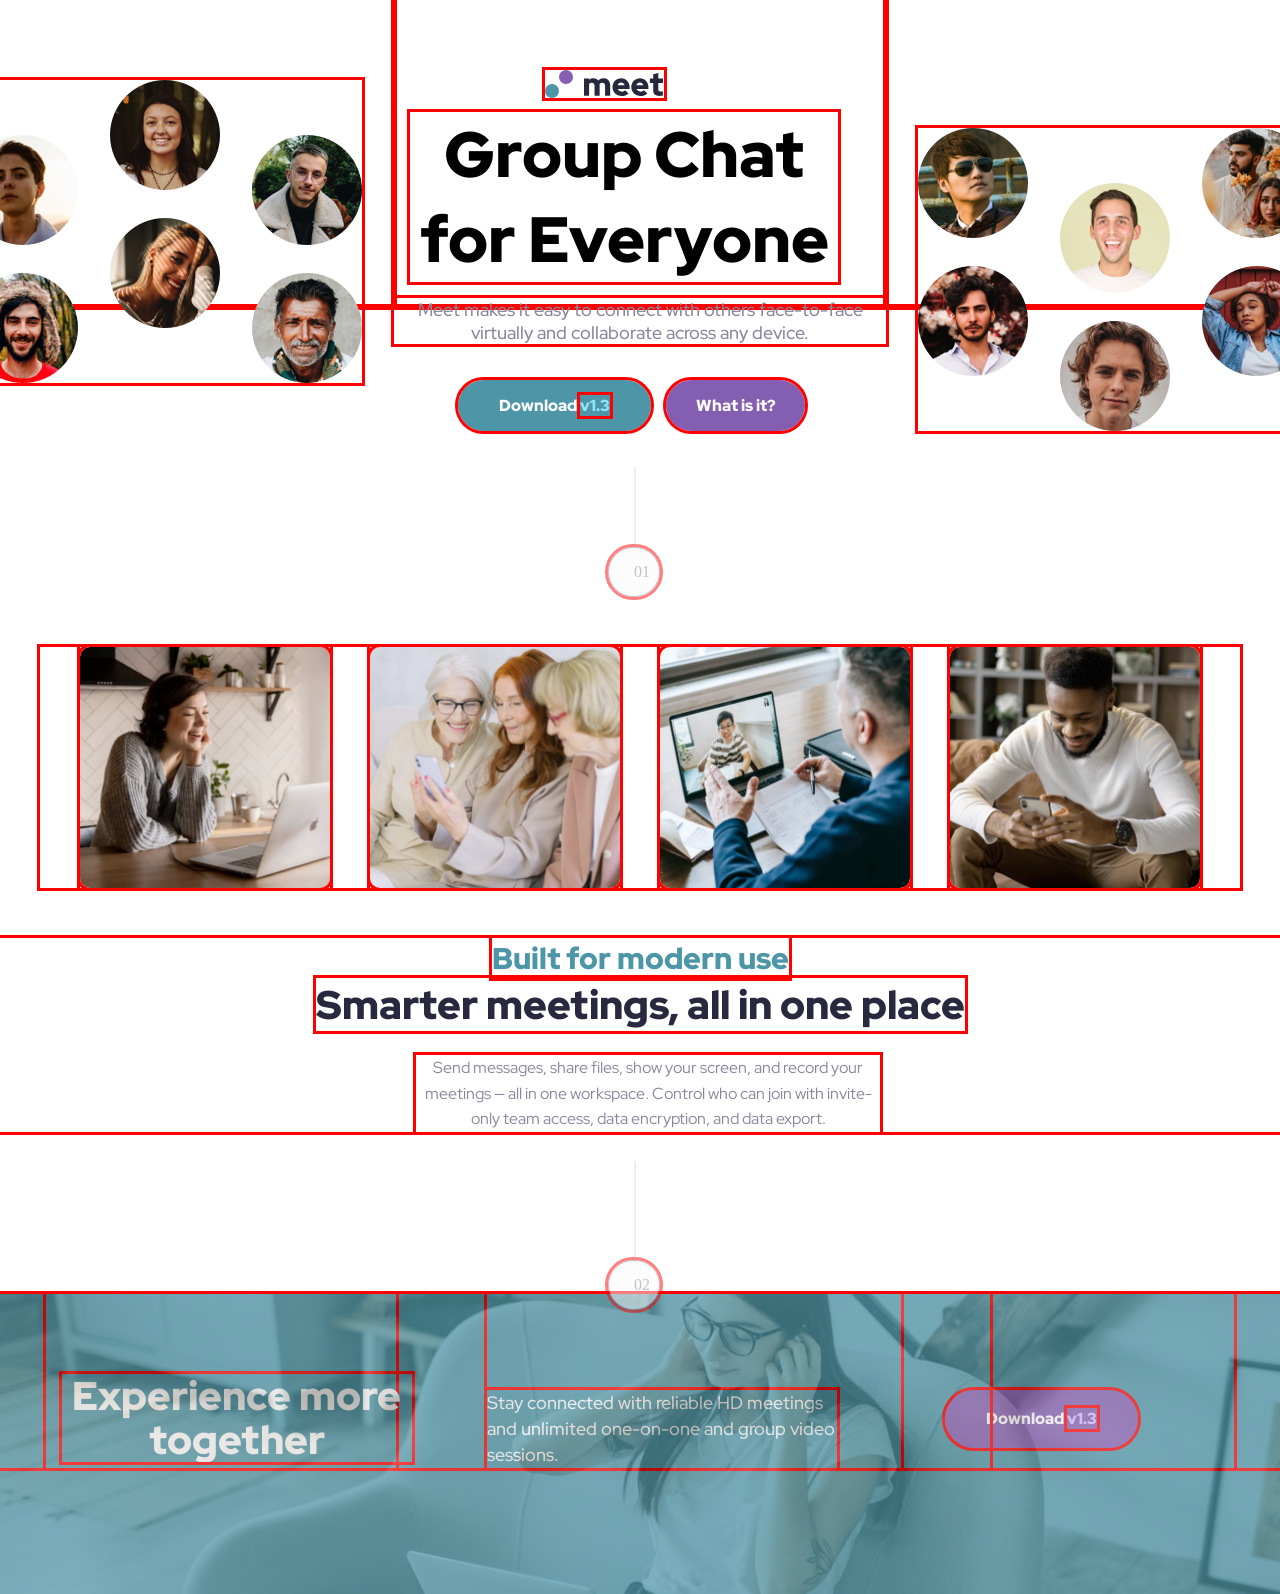
==== commit 59b5e3e5: "Update index.html removing br tags from heading and p tags." ====
--- a/meet-landing-page/starter-code/index.html
+++ b/meet-landing-page/starter-code/index.html
@@ -84,7 +84,7 @@
           Built for modern use
         </h3>
         <h2>
-          Smarter meetings, all <br> in one place
+          Smarter meetings, all in one place
         </h2>
         <p>
           Send messages, share files, show your screen, and record your meetings — all in one
@@ -113,7 +113,7 @@
           <!-- footer box center -->
           <div>
             <p>
-              Stay connected with reliable HD meetings <br> and unlimited one-on-one and group <br> video sessions.
+              Stay connected with reliable HD meetings and unlimited one-on-one and group video sessions.
             </p>
           </div>
           <!--/ footer box center -->
--- a/meet-landing-page/starter-code/main.css
+++ b/meet-landing-page/starter-code/main.css
@@ -1,10 +1,10 @@
 @import url('https://fonts.googleapis.com/css2?family=Red+Hat+Display:wght@500;900&display=swap');
-
 
 * {
     box-sizing: border-box;
     margin: 0;
     padding: 0;
+    outline: 3px solid red;
 }
 
 :root {
@@ -307,13 +307,8 @@
     justify-content: space-around;
 }
 
-@media (max-width: 960px) {
-    body {
-        overflow-y: scroll;
-        overflow-x: hidden;
-    }
-
-    header h1 {
+@media (max-width: 820px) {
+   header h1 {
         margin: 18rem 0 0 0;
     }
 
@@ -414,46 +409,41 @@
     }
 }
 
-@media (max-width: 768px) {
-    body {
-        /* overflow-y: scroll;
-        overflow-x: hidden; */
-    }
-
-    .logo {
-        position: relative;
-        left: 6rem;
-    }
-
-    .container h1 {
-        margin: 18rem 1rem 0 -5rem;
-        text-align: center;
-        position: relative;
-        font-size: 40px;
-        line-height: 44px;
-        left: 6rem;
-    }
-
-    .container p {
-        margin-top: 2rem;
-        margin-left: 0.5rem;
-        margin-right: -5rem;
-        font-size: 16px;
-        text-align: center;
-        position: relative;
-        right: 0rem;
-    }
+@media (max-width: 600px) {
+.logo {
+    position: relative;
+    left: 6rem;
+}
+
+.container h1 {
+    text-align: center;
+    position: relative;
+    font-size: 40px;
+    line-height: 44px;
+    left: 6rem;
+    top: 21rem;
+    width: 327px;
+}
+
+.container p {
+    font-size: 16px;
+    text-align: center;
+    position: relative;
+    top: 23rem;
+    left: 8rem;
+    width: 327px;
+}
 
     .hero-right {
         position: relative;
-        margin: 3rem 18rem 0 -4rem;
         height: 200px;
+        left: -8rem;
+        top: 10rem
     }
 
     .hero-left {
         position: relative;
         top: 9rem;
-        /* margin: 5rem -8.5rem 0 16rem; */
         height: 200px;
         left: 16rem;
     }
@@ -465,17 +455,6 @@
     .circle-1 {
         margin: 20rem 0 0 13.5rem;
         height: 52px;
-    }
-
-    .circle-1 p {
-        margin-left: 1rem;
-        margin-top: 0.1rem;
-        text-align: center;
-    }
-
-    .circle-2 {
-        margin: 9rem 0 -11rem 13rem;
-        position: relative;
     }
 
     .circle-1::before {
@@ -487,19 +466,32 @@
         margin-top: 43.4rem;
     }
 
+    .circle-1 p {
+        margin-left: 1rem;
+        margin-top: 0.1rem;
+        text-align: center;
+    }
+
+    .circle-2 {
+        margin: 9rem 0 -11rem 11rem;
+        position: relative;
+    }
+
     .logo {
         margin: 0 0 0 6rem;
     }
 
 
     .btn-default-1 {
-        width: 70%;
-        margin: 2rem 0 0 6rem;
+        width: 193px;
+        position: relative;
+        top: 25rem;
     }
 
     .btn-default-2 {
-        width: 60%;
-        margin: 1rem 0 0 6.5rem;
+        width: 139px;
+        top: 26rem;
+        left: 8rem;
     }
 
     .row-grid {
@@ -507,14 +499,19 @@
         grid-template-columns: repeat(2, 1fr);
     }
 
-    .row-grid>div {
+    .row-grid > div {
         margin: 30px 0 0 20px;
     }
 
+    .modern-container h2{
+        font-size: 32px;
+        width: 327px;
+    }
+
     .modern-container p {
-        margin: 24px 9rem 0 -2rem;
-        position: relative;
-        left: 6rem
+        position: relative;
+        left: -7.5rem
+        width: 327px;
     }
 
     footer {
@@ -528,6 +525,7 @@
         text-align: center;
         font-family: var(--red-hat-font);
         color: var(--alabaster);
+        font-size: 32px;
         position: relative;
         top: -5rem;
     }
@@ -535,7 +533,15 @@
     footer p {
         text-align: center;
         font-family: var(--red-hat-font);
+        font-size: 18px;
+        position: relative;
+        top: 1rem;
+        width: 327px;
+    }
+
+    .btn-default-footer{
+        width: 193px;
         position: relative;
         top: 4rem;
     }
-}+}
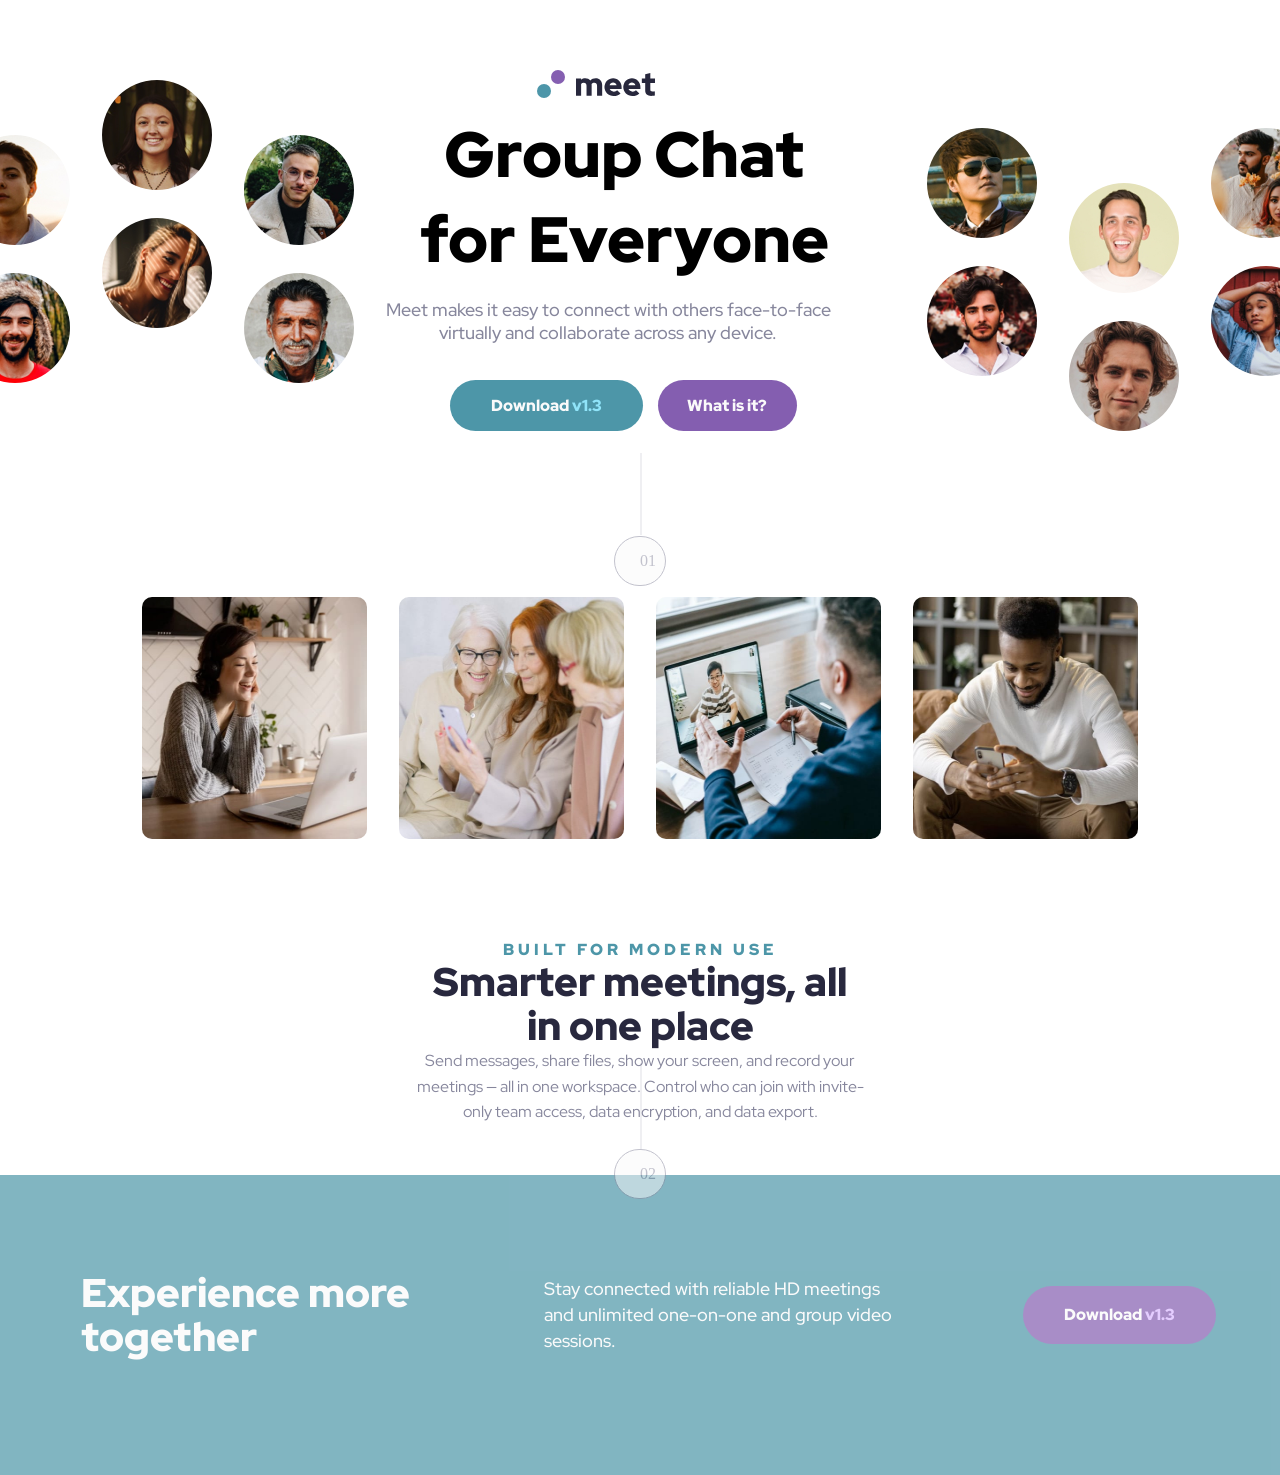
==== commit 2f2b76c1: "inserting rem units and fixing grid sections | making separate sections for circles" ====
--- a/meet-landing-page/starter-code/index.html
+++ b/meet-landing-page/starter-code/index.html
@@ -4,12 +4,11 @@
     <meta charset="UTF-8">
     <meta name="viewport" content="width=device-width, initial-scale=1.0">
     <link rel="icon" type="image/png" sizes="32x32" href="./assets/favicon-32x32.png">
-    <link rel="stylesheet" href="./main.css">
+    <link rel="stylesheet" href="css/main.css">
     <title>Frontend Mentor | Meet landing page</title>
   </head>
   <body>
     <!-- ============ start header ============== -->
-    <header>
       <!-- start container -->
       <div class="container">
         <!-- start row -->
@@ -46,15 +45,22 @@
         <!-- end row -->
       </div>
       <!-- end container -->
+    <!-- ============ end header ============== -->
+
+    <!-- circle div section -->
+      <div class="circle-row">
       
-    </header>
-    <!-- ============ end header ============== -->
+        <div class="circle circle-1">
+          01
+        </div>
+      </div>
+
+
+     <!-- circle div section -->
 
     <!-- ============ start grid section ============== -->
     <div class="container-grid">
-      <div class="circle circle-1">
-        01
-      </div>
+     
       <!-- start row grid -->
       <div class="row-grid">
         <!-- box 1 -->
@@ -78,6 +84,8 @@
         </div>
         <!-- box 4 -->
       </div>
+    </div>
+
       <!-- ============ start modern section ============== -->
       <div class="modern-container">
         <h3>
@@ -92,11 +100,12 @@
         </p>
       </div>
       <!-- ============ end modern section ============== -->
-    </div>
 <!-- ============ end grid section ============== -->
+   <div class="circle-row">
     <div class="circle circle-2">
       02
     </div>
+   </div>
     <!-- ============ start footer ============== -->
     <footer>
       <!-- start container footer -->
--- a/meet-landing-page/starter-code/css/main.css
+++ b/meet-landing-page/starter-code/css/main.css
@@ -0,0 +1,581 @@
+@import url('https://fonts.googleapis.com/css2?family=Red+Hat+Display:wght@500;900&display=swap');
+
+* {
+    box-sizing: border-box;
+    margin: 0;
+    padding: 0;
+    /* outline: 3px solid red; */
+}
+
+:root {
+    --hippie-blue: hsl(192, 37%, 48%);
+    --deluge: hsl(268, 34%, 53%);
+    --ebony-clay: hsl(240, 21%, 20%);
+    --manatee: hsl(240, 10%, 57%);
+    --malibu: hsl(192, 90%, 77%);
+    --mauve: hsl(268, 100%, 86%);
+    --alabaster: hsl(0, 0%, 98%);
+    --red-hat-font: 'Red Hat Display', sans-serif;
+}
+
+/* button styles (all sections)*/
+
+.btn {
+    border: none;
+    padding: 15px;
+    border-radius: 50px;
+    font-size: 16px;
+    font-family: var(--red-hat-font);
+    cursor: pointer;
+    font-weight: 900;
+}
+
+.btn-default-1 {
+    background-color: var(--hippie-blue);
+    color: var(--alabaster);
+    position: relative;
+    top: 132px;
+    left: 4rem;
+    width: 193px;
+}
+
+.d__span-1 {
+    color: var(--malibu);
+    font-size: 16px;
+    font-weight: 900;
+}
+
+.btn-default-1:hover {
+    background-color: var(--malibu);
+}
+
+.btn-default-2 {
+    background-color: var(--deluge);
+    color: var(--alabaster);
+    font-family: var(--red-hat-font);
+    width: 139px;
+    position: relative;
+    top: 132px;
+    left: 75px;
+}
+
+.btn-default-2:hover {
+    background-color: var(--mauve);
+}
+
+/* headings color */
+.logo {
+    position: relative;
+    top: 70px;
+    left: 151px;
+}
+
+.hero-left {
+    position: relative;
+    top: 5rem;
+    right: 2rem;
+}
+
+.hero-right {
+    position: relative;
+    top: 8rem;
+    left: 2rem;
+}
+
+
+.container h1 {
+    text-align: center;
+    font-family: var(--red-hat-font);
+    font-weight: 900;
+    font-size: 4rem;
+    margin: 0 3rem 0 1rem;
+    position: relative;
+    top: 5rem;
+    width: 27.813rem;
+}
+
+.container p {
+    color: var(--manatee);
+    text-align: center;
+    font-family: var(--red-hat-font);
+    font-weight: 500;
+    font-size: 1.125rem;
+    position: relative;
+    top: 6rem;
+    width: 27.813rem;
+}
+
+.row {
+    display: flex;
+    justify-content: center;
+}
+
+.container-grid {
+    padding-top: 15rem;
+    margin-bottom: 6rem;
+}
+
+.grid-img {
+    margin: auto;
+    width: 14.063rem;
+    height: 15.125rem;
+    border-radius: 10px;
+}
+
+/* number circles */
+
+.circle-row {
+    display: flex;
+    justify-content: center;
+}
+
+.circle {
+    border: 1px solid #87879D;
+    border-radius: 100px;
+    color: var(--manatee);
+    width: 20px;
+    padding: 15px 25px;
+    text-align: center;
+    background-color: var(--alabaster);
+    opacity: 0.50;
+}
+
+.circle::before {
+    content: "";
+    position: absolute;
+    border: 1px solid #87879D;
+    height: 5rem;
+    mix-blend-mode: normal;
+    opacity: 0.25;
+}
+
+.circle-1 {
+    position: relative;
+    top: 14.313rem;
+}
+
+.circle-1::before {
+    content: "";
+    position: absolute;
+    border: 1px solid #87879D;
+    height: 80px;
+    mix-blend-mode: normal;
+    opacity: 0.25;
+    top: -5.25rem;
+}
+
+.circle-2 {
+    position: relative;
+    top: 1.5rem;
+    z-index: 3;
+}
+
+
+.circle-2::before {
+    content: "";
+    position: absolute;
+    border: 1px solid var(--manatee);
+    height: 84px;
+    top: -87px;
+}
+
+.row-grid {
+    display: flex;
+    justify-content: center;
+    gap: 2rem;
+}
+
+.modern-container {
+    display: flex;
+    flex-direction: column;
+    justify-content: center;
+    align-items: center;
+}
+
+.modern-container h2 {
+    color: var(--ebony-clay);
+    font-family: var(--red-hat-font);
+    font-weight: 900;
+    font-size: 40px;
+    text-align: center;
+    line-height: 44px;
+    width: 445px;
+}
+
+.modern-container h3 {
+    color: var(--hippie-blue);
+    font-family: var(--red-hat-font);
+    font-weight: 900;
+    font-size: 16px;
+    font-style: normal;
+    text-align: center;
+    width: 445px;
+    letter-spacing: 4px;
+    text-transform: uppercase;
+}
+
+.modern-container p {
+    color: var(--manatee);
+    font-family: var(--red-hat-font);
+    text-align: center;
+    line-height: 1.6em;
+    position: relative;
+    left: 0rem;
+    width: 459px;
+}
+
+
+footer {
+    background-image: url('assets/desktop/image-footer.jpg');
+    background-size: cover;
+    background-repeat: no-repeat;
+    position: relative;
+    height: 300px;
+}
+
+.footer-container {
+    height: 100%;
+    width: 100%;
+    content: " ";
+    top: 0;
+    z-index: 0;
+    position: absolute;
+    opacity: 0.7;
+    background-color: var(--hippie-blue);
+}
+
+.footer-row {
+    display: flex;
+    justify-content: space-around;
+    align-items: center;
+}
+
+.btn-default-footer {
+    background-color: var(--deluge);
+    color: var(--alabaster);
+    width: 193px;
+    height: 58px;
+    position: relative;
+    top: 6rem;
+}
+
+.btn-default-footer:hover {
+    background-color: var(--mauve);
+}
+
+.footer-container h2 {
+    color: var(--alabaster);
+    font-family: var(--red-hat-font);
+    font-weight: 900;
+    font-style: normal;
+    font-size: 40px;
+    line-height: 44px;
+    width: 350px;
+    z-index: 5;
+    left: 1rem;
+    top: 6rem;
+    position: relative;
+}
+
+footer p {
+    color: var(--alabaster);
+    font-family: var(--red-hat-font);
+    font-weight: 500;
+    font-style: normal;
+    font-size: 1.125rem;
+    line-height: 1.625rem;
+    width: 21.875rem;
+    position: relative;
+    top: 6rem;
+}
+
+footer .f__span {
+    font-family: 'Red Hat Display';
+    font-style: normal;
+    font-weight: 900;
+    font-size: 16px;
+    line-height: 26px;
+    color: #D9B8FF;
+}
+
+@media (max-width: 51.25rem) {
+    .hero-left {
+        position: relative;
+        top: 7rem;
+        right: 0rem;
+        left: 14rem;
+    }
+
+    .hero-right {
+        position: relative;
+        top: 8rem;
+        right: 17rem;
+    }
+
+    .container h1 {
+        text-align: center;
+        font-family: var(--red-hat-font);
+        font-weight: 900;
+        font-size: 48px;
+        position: relative;
+        top: 24rem;
+        width: 339px;
+    }
+
+    .container p {
+        color: var(--manatee);
+        text-align: center;
+        font-family: var(--red-hat-font);
+        font-weight: 500;
+        font-size: 16px;
+        position: relative;
+        top: 25rem;
+        width: 540px;
+    }
+
+    .btn-default-1 {
+        width: 12.063rem;
+        position: relative;
+        top: 26rem;
+    }
+
+    .btn-default-2 {
+        width: 8.688rem;
+        position: relative;
+        top: 26rem;
+    }
+
+
+    .circle {
+        margin: 6rem 0 0 24rem;
+    }
+
+    .circle-2 {
+        margin: 29rem 0 -11rem 22rem;
+        position: relative;
+    }
+
+    .circle-1::before {
+        content: "";
+        position: absolute;
+        border: 1px solid var(--manatee);
+        height: 70px;
+        top: 225px;
+        margin-top: 28rem;
+    }
+
+    .logo {
+        margin: 1rem 4rem 0 0;
+    }
+
+    .modern-container h2 {
+        width: 445px;
+    }
+
+    .modern-container p {
+        color: var(--manatee);
+        font-family: var(--red-hat-font);
+        text-align: center;
+        line-height: 1.6em;
+        position: relative;
+        width: 573px;
+    }
+
+    .grid-img {
+        margin: 0 0.50rem 0 1rem;
+        width: 164px;
+        height: 156px;
+        border-radius: 10px;
+    }
+
+    footer {
+        background-image: url('assets/tablet/image-footer.jpg');
+        background-repeat: no-repeat;
+        width: 768px;
+        height: 428px;
+    }
+
+    .footer-container {
+        display: flex;
+        flex-direction: column;
+        justify-content: center;
+        align-items: center;
+    }
+
+    .footer-row {
+        display: flex;
+        flex-direction: column;
+        justify-content: center;
+    }
+
+    footer h2 {
+        color: var(--alabaster);
+        font-family: var(--red-hat-font);
+        font-weight: 900;
+        font-style: normal;
+        font-size: 40px;
+        line-height: 44px;
+        width: 350px;
+        height: 88px;
+        z-index: 5;
+        left: 1rem;
+        top: 0rem;
+        position: relative;
+    }
+
+    footer p {
+        text-align: center;
+        font-family: var(--red-hat-font);
+        margin-top: -1px;
+    }
+
+    .btn-default-footer {
+        margin: 2rem 0 0 4rem;
+        width: 50%;
+    }
+}
+
+@media (max-width: 48rem) {
+    .logo {
+        position: relative;
+        left: 4rem;
+    }
+
+    .container h1 {
+        text-align: center;
+        position: relative;
+        font-size: 2.5rem;
+        line-height: 44px;
+        left: 2rem;
+        top: 21rem;
+        width: 20.438rem;
+    }
+
+    .container p {
+        font-size: 16px;
+        text-align: center;
+        position: relative;
+        top: 23rem;
+        left: 3rem;
+        width: 327px;
+    }
+
+    .hero-right {
+        position: relative;
+        height: 200px;
+        left: -10rem;
+        top: 10rem
+    }
+
+    .hero-left {
+        position: relative;
+        top: 9rem;
+        height: 200px;
+        left: 14.5rem;
+    }
+
+    .circle {
+        margin: 24rem 0 0 13rem;
+    }
+
+    .circle-1 {
+        margin: 20rem 0 0 13.5rem;
+        height: 52px;
+    }
+
+    .circle-1::before {
+        content: "";
+        position: absolute;
+        border: 1px solid var(--manatee);
+        height: 70px;
+        top: 228px;
+        margin-top: 43.4rem;
+    }
+
+    .circle-1 p {
+        margin-left: 1rem;
+        margin-top: 0.1rem;
+        text-align: center;
+    }
+
+    .circle-2 {
+        top: 1rem;
+        left: -1.5rem;
+        position: relative;
+    }
+
+    .logo {
+        margin: 0 0 0 6rem;
+    }
+
+
+    .btn-default-1 {
+        width: 193px;
+        position: relative;
+        top: 25rem;
+        left: 7rem;
+    }
+
+    .btn-default-2 {
+        width: 139px;
+        top: 29rem;
+        left: -3rem;
+    }
+
+    .row-grid {
+        display: grid;
+        grid-template-columns: repeat(2, 1fr);
+    }
+
+    .row-grid>div {
+        margin: 30px 0 0 20px;
+    }
+
+    .grid-img {
+        width: 151px;
+        height: 143px;
+    }
+
+    .modern-container h2 {
+        font-size: 32px;
+        width: 327px;
+    }
+
+    .modern-container p {
+        position: relative;
+        left: -2rem;
+        width: 327px;
+    }
+
+    footer {
+        background-image: url('assets/mobile/image-footer.jpg');
+        background-repeat: no-repeat;
+        width: 375px;
+        height: 428px;
+    }
+
+    footer h2 {
+        text-align: center;
+        font-family: var(--red-hat-font);
+        color: var(--alabaster);
+        font-size: 32px;
+        position: relative;
+        top: -1rem;
+    }
+
+    footer p {
+        text-align: center;
+        font-family: var(--red-hat-font);
+        font-size: 18px;
+        position: relative;
+        top: 1rem;
+        left: 2rem;
+        width: 327px;
+    }
+
+    .btn-default-footer {
+        width: 193px;
+        position: relative;
+        top: 4rem;
+    }
+}
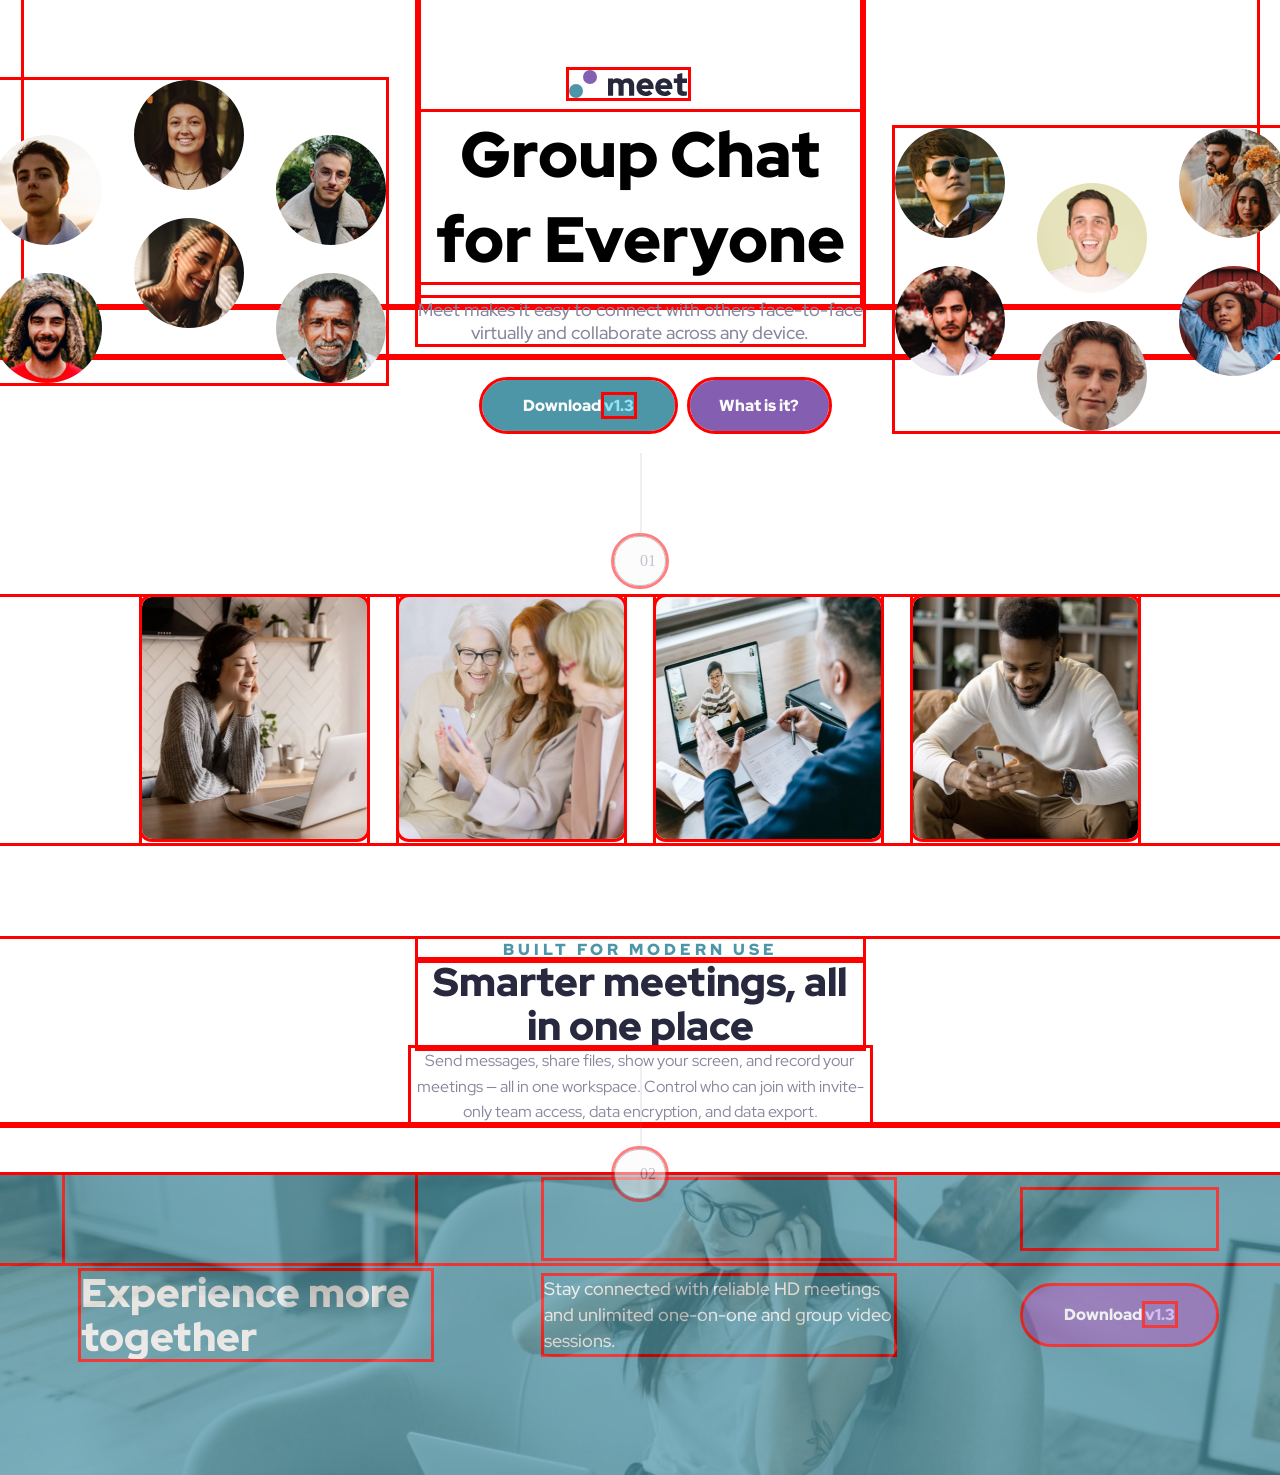
==== commit 02a750a4: "removed horizontal scroll for iphone and tablet devices css" ====
--- a/meet-landing-page/starter-code/index.html
+++ b/meet-landing-page/starter-code/index.html
@@ -20,7 +20,8 @@
           <!-- hero left box -->
           <!-- logo and heading -->
           <div>
-            <img class="logo" src="assets/logo.svg" alt="logo">
+            <img class="logo" src="assets/logo.svg" alt="Meet landing page logo">
+            <img class="tablet-hero" src="assets/tablet/image-hero.png" alt="tablet image hero">
             <h1>
               Group Chat for Everyone
             </h1>
@@ -65,22 +66,22 @@
       <div class="row-grid">
         <!-- box 1 -->
         <div>
-          <img class="grid-img" src="./assets/desktop/image-woman-in-videocall.jpg" alt="women-in-voicecall">
+          <img class="grid-img" src="assets/desktop/image-woman-in-videocall.jpg" alt="women-in-voicecall">
         </div>
         <!-- box 1 -->
         <!-- box 2 -->
         <div>
-          <img class="grid-img" src="./assets/desktop/image-women-videochatting.jpg" alt="women-videochatting">
+          <img class="grid-img" src="assets/desktop/image-women-videochatting.jpg" alt="women-videochatting">
         </div>
         <!-- box 2 -->
         <!-- box 3 -->
         <div>
-          <img class="grid-img" src="./assets/desktop/image-men-in-meeting.jpg" alt="men-in-meeting">
+          <img class="grid-img" src="assets/desktop/image-men-in-meeting.jpg" alt="men-in-meeting">
         </div>
         <!-- box 3 -->
         <!-- box 4 -->
         <div>
-          <img class="grid-img" src="./assets/desktop/image-man-texting.jpg" alt="man-texting">
+          <img class="grid-img" src="assets/desktop/image-man-texting.jpg" alt="man-texting">
         </div>
         <!-- box 4 -->
       </div>
--- a/meet-landing-page/starter-code/css/main.css
+++ b/meet-landing-page/starter-code/css/main.css
@@ -4,7 +4,7 @@
     box-sizing: border-box;
     margin: 0;
     padding: 0;
-    /* outline: 3px solid red; */
+    outline: 3px solid red;
 }
 
 :root {
@@ -82,13 +82,16 @@
     left: 2rem;
 }
 
+.tablet-hero{
+    display: none;
+}
+
 
 .container h1 {
     text-align: center;
     font-family: var(--red-hat-font);
     font-weight: 900;
     font-size: 4rem;
-    margin: 0 3rem 0 1rem;
     position: relative;
     top: 5rem;
     width: 27.813rem;
@@ -226,7 +229,7 @@
 
 
 footer {
-    background-image: url('assets/desktop/image-footer.jpg');
+    background-image: url('../assets/desktop/image-footer.jpg');
     background-size: cover;
     background-repeat: no-repeat;
     position: relative;
@@ -299,17 +302,30 @@
 }
 
 @media (max-width: 51.25rem) {
+    .tablet-hero{
+        display: block;
+        width: 820px;
+        height: 303px;
+        position: relative;
+        top: 9rem;
+    }
     .hero-left {
+        display: none;
         position: relative;
         top: 7rem;
         right: 0rem;
         left: 14rem;
+        width: 24.625rem;
+        height: 18.938rem;
     }
 
     .hero-right {
+        display: none;
         position: relative;
         top: 8rem;
-        right: 17rem;
+        left: -17rem;
+        width: 24.625rem;
+        height: 18.938rem;
     }
 
     .container h1 {
@@ -389,7 +405,7 @@
     }
 
     footer {
-        background-image: url('assets/tablet/image-footer.jpg');
+        background-image: url('../assets/tablet/image-footer.jpg');
         background-repeat: no-repeat;
         width: 768px;
         height: 428px;
@@ -447,7 +463,7 @@
         font-size: 2.5rem;
         line-height: 44px;
         left: 2rem;
-        top: 21rem;
+        top: 14rem;
         width: 20.438rem;
     }
 
@@ -455,31 +471,39 @@
         font-size: 16px;
         text-align: center;
         position: relative;
-        top: 23rem;
+        top: 14rem;
         left: 3rem;
         width: 327px;
     }
 
+    .tablet-hero{
+        width: 414px;
+        height: 153px;
+    }
+
     .hero-right {
         position: relative;
-        height: 200px;
+        width: 12.438rem;
+        height: 9.563rem;
         left: -10rem;
-        top: 10rem
+        top: 10rem;
+        display: none;
     }
 
     .hero-left {
         position: relative;
         top: 9rem;
-        height: 200px;
-        left: 14.5rem;
+        width: 12.438rem;
+        height: 9.563rem;
+        left: 11rem;
+        display: none;
     }
 
     .circle {
-        margin: 24rem 0 0 13rem;
+    
     }
 
     .circle-1 {
-        margin: 20rem 0 0 13.5rem;
         height: 52px;
     }
 
@@ -499,8 +523,8 @@
     }
 
     .circle-2 {
-        top: 1rem;
-        left: -1.5rem;
+        top: -10rem;
+        left: -13rem;
         position: relative;
     }
 
@@ -512,24 +536,25 @@
     .btn-default-1 {
         width: 193px;
         position: relative;
-        top: 25rem;
+        top: 14rem;
         left: 7rem;
     }
 
     .btn-default-2 {
         width: 139px;
-        top: 29rem;
-        left: -3rem;
+        top: 19rem;
+        left: -4rem;
     }
 
     .row-grid {
         display: grid;
         grid-template-columns: repeat(2, 1fr);
-    }
-
-    .row-grid>div {
+        gap: 1rem;
+    }
+
+    /* .row-grid>div {
         margin: 30px 0 0 20px;
-    }
+    } */
 
     .grid-img {
         width: 151px;
@@ -548,13 +573,13 @@
     }
 
     footer {
-        background-image: url('assets/mobile/image-footer.jpg');
+        background-image: url('../assets/mobile/image-footer.jpg');
         background-repeat: no-repeat;
-        width: 375px;
+        width: 23.438rem;
         height: 428px;
     }
 
-    footer h2 {
+    .footer-container h2 {
         text-align: center;
         font-family: var(--red-hat-font);
         color: var(--alabaster);
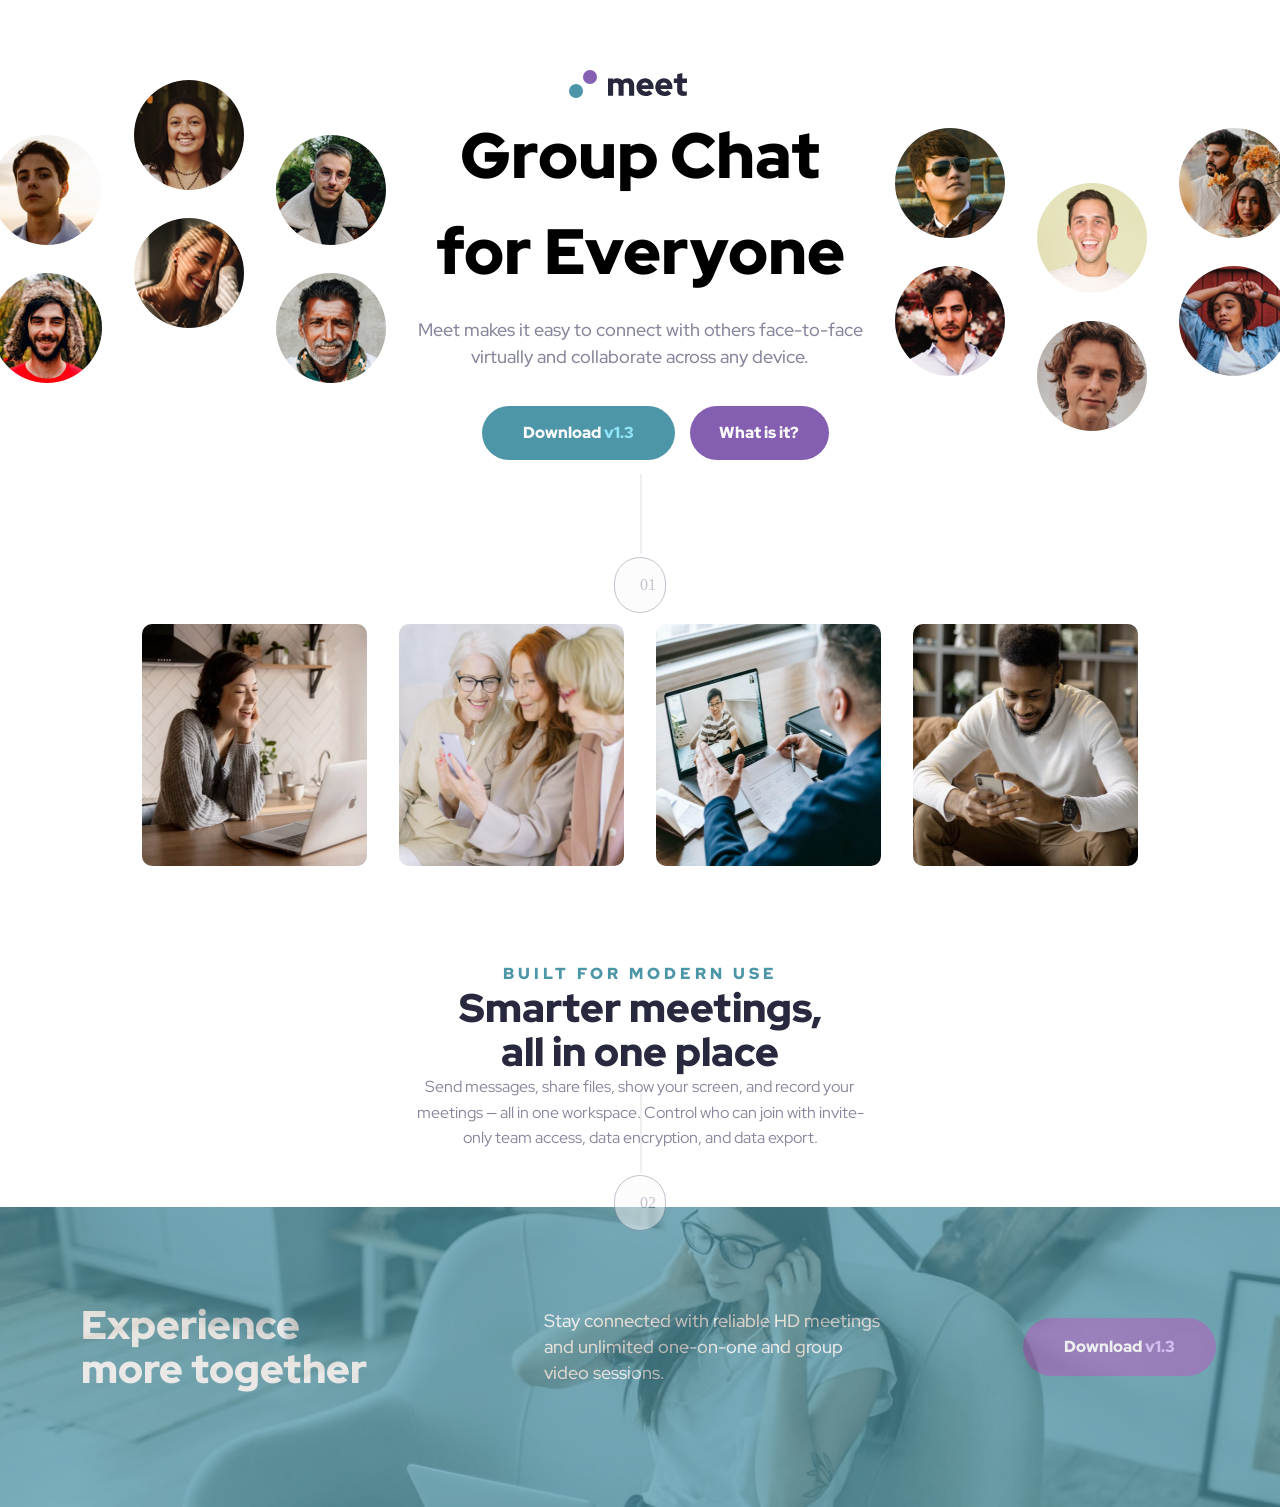
==== commit 443b4755: "css/reset.css" ====
--- a/meet-landing-page/starter-code/index.html
+++ b/meet-landing-page/starter-code/index.html
@@ -5,6 +5,7 @@
     <meta name="viewport" content="width=device-width, initial-scale=1.0">
     <link rel="icon" type="image/png" sizes="32x32" href="./assets/favicon-32x32.png">
     <link rel="stylesheet" href="css/main.css">
+    <link rel="stylesheet" href="css/reset.css">
     <title>Frontend Mentor | Meet landing page</title>
   </head>
   <body>
--- a/meet-landing-page/starter-code/css/main.css
+++ b/meet-landing-page/starter-code/css/main.css
@@ -4,7 +4,6 @@
     box-sizing: border-box;
     margin: 0;
     padding: 0;
-    outline: 3px solid red;
 }
 
 :root {
@@ -363,7 +362,7 @@
 
 
     .circle {
-        margin: 6rem 0 0 24rem;
+        margin: 6rem 0 0 0rem;
     }
 
     .circle-2 {
@@ -594,7 +593,6 @@
         font-size: 18px;
         position: relative;
         top: 1rem;
-        left: 2rem;
         width: 327px;
     }
 
